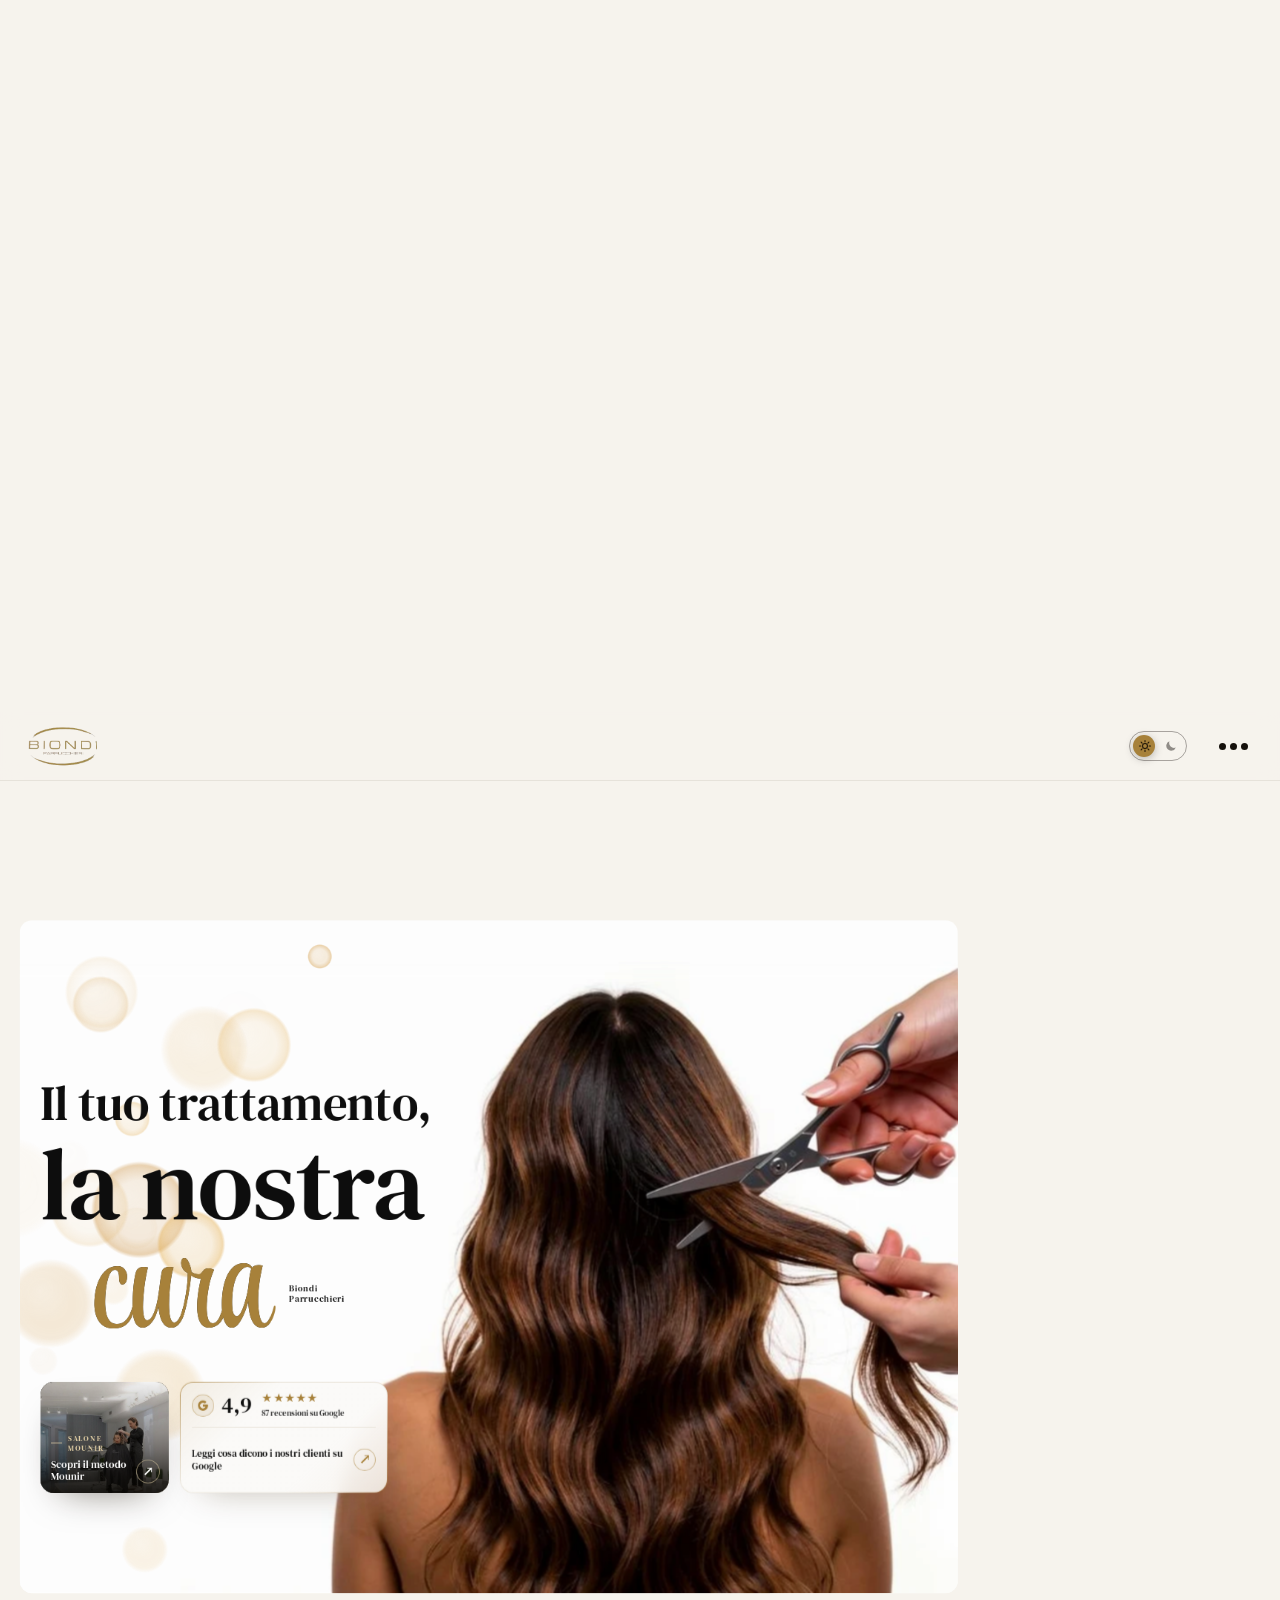
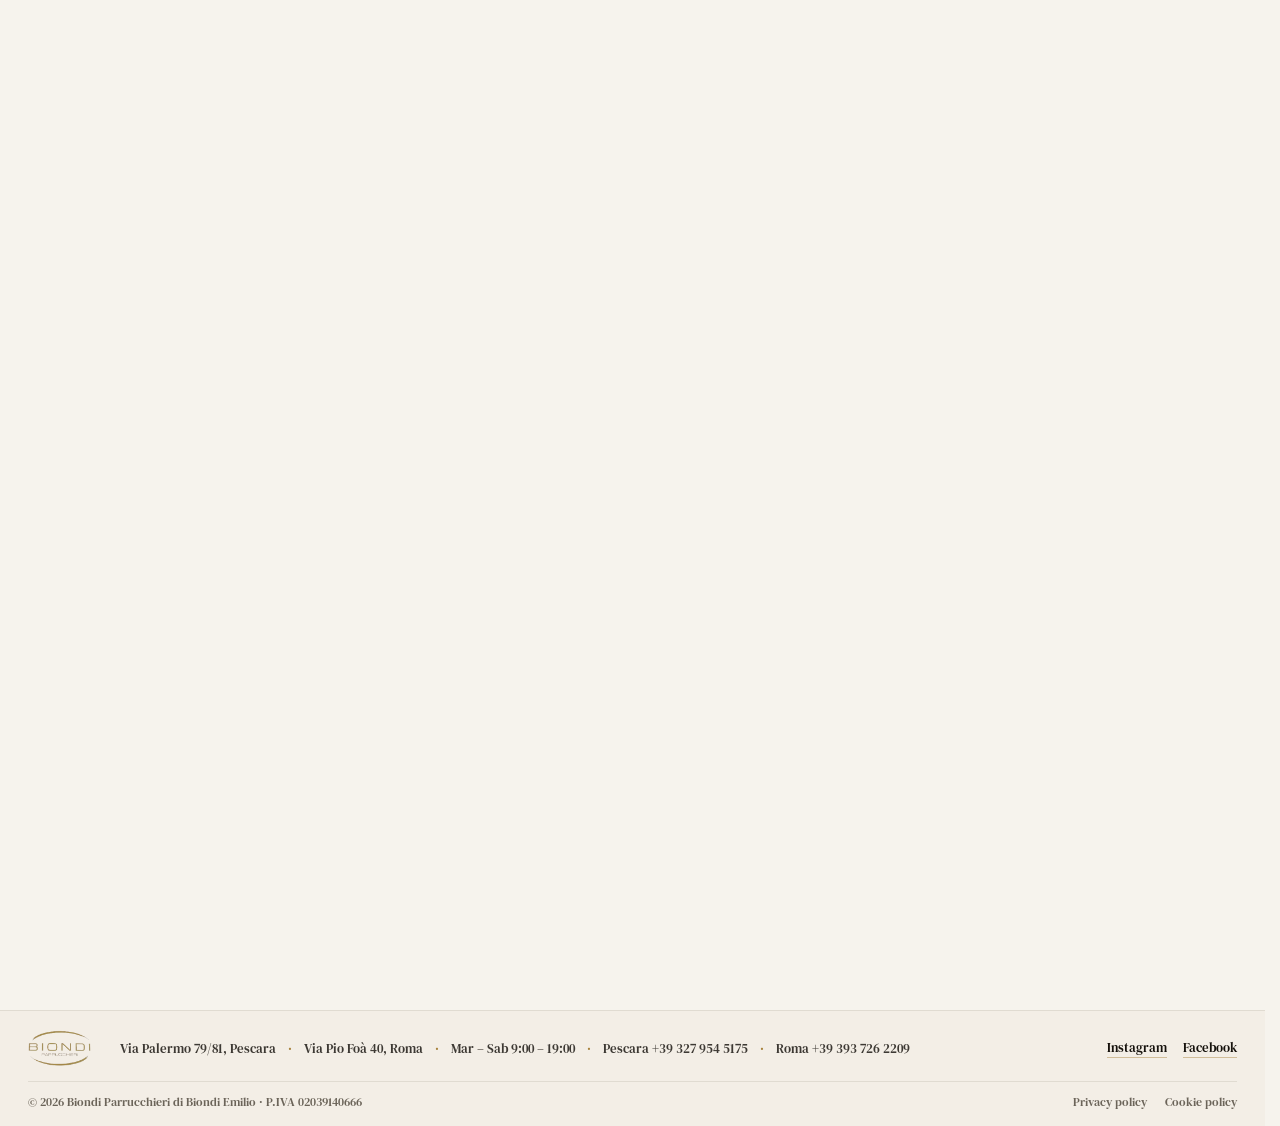
==== index.html @ 5f866ff2 "Sito di Biondi Parrucchieri pronto per Vercel Protezioni del sito in vercel.json (CSP con le impront" ====
<!doctype html>
<html lang="it">
<head>
  <meta charset="utf-8">
  <meta name="viewport" content="width=device-width, initial-scale=1">
  <title>Biondi Parrucchieri Pescara — Il tuo trattamento, la nostra cura</title>
  <meta name="description" content="Biondi Parrucchieri a Pescara (Via Palermo 79/81) e Roma (Via Pio Foà 40): taglio, colore, balayage e trattamenti su misura. Exclusive Salon Mounir. Prenota il tuo appuntamento.">
  <!-- DOMINIO DA CONFERMARE: https://www.biondiparrucchieri.it è provvisorio. Quando il sito avrà il suo indirizzo
       definitivo va sostituito qui, in robots.txt e in sitemap.xml (anteprime social e Google vogliono l'indirizzo completo). -->
  <link rel="canonical" href="https://www.biondiparrucchieri.it/">
  <!-- icone: scheda del browser, schermata Home di iPhone / Android -->
  <link rel="icon" href="favicon.svg" type="image/svg+xml">
  <link rel="icon" href="favicon.ico" sizes="48x48">
  <link rel="apple-touch-icon" href="apple-touch-icon.png">
  <link rel="manifest" href="site.webmanifest">
  <meta name="theme-color" content="#f4efe6" media="(prefers-color-scheme: light)">
  <meta name="theme-color" content="#141210" media="(prefers-color-scheme: dark)">
  <!-- anteprima quando il link si condivide su WhatsApp, Facebook, Instagram, Telegram… -->
  <meta property="og:type" content="website">
  <meta property="og:locale" content="it_IT">
  <meta property="og:site_name" content="Biondi Parrucchieri">
  <meta property="og:title" content="Biondi Parrucchieri Pescara — Il tuo trattamento, la nostra cura">
  <meta property="og:description" content="Taglio, colore, balayage e trattamenti su misura a Pescara (Via Palermo 79/81) e Roma (Via Pio Foà 40). Exclusive Salon Mounir.">
  <meta property="og:url" content="https://www.biondiparrucchieri.it/">
  <meta property="og:image" content="https://www.biondiparrucchieri.it/assets/anteprima-social.jpg">
  <meta property="og:image:width" content="1200">
  <meta property="og:image:height" content="630">
  <meta property="og:image:alt" content="Biondi Parrucchieri, Via Palermo 79/81 Pescara: Il tuo trattamento, la nostra cura">
  <meta name="twitter:card" content="summary_large_image">
  <!-- schede delle due sedi per Google (indirizzo, orari, posizione, contatti). Orari come nella sezione Contatti.
       Il voto delle recensioni non va messo qui: Google non lo accetta se è il salone stesso a dichiararlo. -->
  <script type="application/ld+json">
  {
    "@context": "https://schema.org",
    "@graph": [
      {
        "@type": "HairSalon",
        "@id": "https://www.biondiparrucchieri.it/#salone",
        "name": "Biondi Parrucchieri Pescara",
        "legalName": "Biondi Parrucchieri di Biondi Emilio",
        "vatID": "IT02039140666",
        "description": "Salone di parrucchieri a Pescara: taglio, colore, balayage e trattamenti. Exclusive Salon Mounir.",
        "url": "https://www.biondiparrucchieri.it/",
        "image": "https://www.biondiparrucchieri.it/assets/anteprima-social.jpg",
        "logo": "https://www.biondiparrucchieri.it/assets/logo-biondi.png",
        "telephone": "+39 327 954 5175",
        "address": {
          "@type": "PostalAddress",
          "streetAddress": "Via Palermo 79/81",
          "postalCode": "65122",
          "addressLocality": "Pescara",
          "addressRegion": "PE",
          "addressCountry": "IT"
        },
        "geo": {
          "@type": "GeoCoordinates",
          "latitude": 42.46957,
          "longitude": 14.21115
        },
        "openingHoursSpecification": [
          {
            "@type": "OpeningHoursSpecification",
            "dayOfWeek": [
              "Tuesday",
              "Wednesday",
              "Thursday",
              "Friday",
              "Saturday"
            ],
            "opens": "09:00",
            "closes": "19:00"
          }
        ],
        "hasMap": "https://www.google.com/maps/search/?api=1&query=Biondi+Parrucchieri+Via+Palermo+79+Pescara",
        "sameAs": [
          "https://www.instagram.com/biondiparrucchieri/",
          "https://www.facebook.com/biondiparrucchieripescara/"
        ]
      },
      {
        "@type": "HairSalon",
        "@id": "https://www.biondiparrucchieri.it/#salone-roma",
        "name": "Biondi Parrucchieri Roma",
        "legalName": "Biondi Parrucchieri di Biondi Emilio",
        "vatID": "IT02039140666",
        "description": "Salone di parrucchieri a Roma, Monteverde: taglio, colore, balayage e trattamenti. Exclusive Salon Mounir.",
        "url": "https://www.biondiparrucchieri.it/",
        "image": "https://www.biondiparrucchieri.it/assets/anteprima-social.jpg",
        "logo": "https://www.biondiparrucchieri.it/assets/logo-biondi.png",
        "telephone": "+39 393 726 2209",
        "address": {
          "@type": "PostalAddress",
          "streetAddress": "Via Pio Foà 40",
          "postalCode": "00152",
          "addressLocality": "Roma",
          "addressRegion": "RM",
          "addressCountry": "IT"
        },
        "geo": {
          "@type": "GeoCoordinates",
          "latitude": 41.87938,
          "longitude": 12.44886
        },
        "openingHoursSpecification": [
          {
            "@type": "OpeningHoursSpecification",
            "dayOfWeek": [
              "Tuesday",
              "Wednesday",
              "Thursday",
              "Friday",
              "Saturday"
            ],
            "opens": "09:00",
            "closes": "19:00"
          }
        ],
        "hasMap": "https://www.google.com/maps/search/?api=1&query=Via+Pio+Fo%C3%A0+40+00152+Roma",
        "sameAs": [
          "https://www.instagram.com/biondiparrucchieri/",
          "https://www.facebook.com/biondiparrucchieripescara/"
        ]
      }
    ]
  }
  </script>
  <!-- caratteri ospitati sul sito (vedi style.css): si precaricano i due usati subito -->
  <link rel="preload" href="assets/fonts/dm-serif-text-latin.woff2" as="font" type="font/woff2" crossorigin>
  <link rel="preload" href="assets/fonts/style-script-latin.woff2" as="font" type="font/woff2" crossorigin>

  <!-- tema giorno/notte: si legge la scelta salvata PRIMA di disegnare la pagina (niente lampo del tema sbagliato)
       e si precarica la foto giusta -->
  <script>
    (function () {
      var t = 'giorno';
      try { if (localStorage.getItem('biondi-tema') === 'notte') t = 'notte'; } catch (e) {}
      document.documentElement.setAttribute('data-theme', t);
      var l = document.createElement('link');
      l.rel = 'preload'; l.as = 'image'; l.setAttribute('fetchpriority', 'high');
      l.href = t === 'notte' ? 'assets/hero-capelli-notte.webp' : 'assets/hero-capelli.webp';
      document.head.appendChild(l);
    })();
  </script>
  <link rel="stylesheet" href="style.css?v=20261113k">
</head>
<body>

  <!-- icona di caricamento: filtro "liquido" che fa staccare la goccia dall'anello (usato da tutte le .loader) -->
  <svg class="loader-defs" width="0" height="0" aria-hidden="true" focusable="false">
    <filter id="goo" x="-50%" y="-50%" width="200%" height="200%">
      <feGaussianBlur in="SourceGraphic" stdDeviation="2.6" result="blur"/>
      <feColorMatrix in="blur" mode="matrix" values="1 0 0 0 0  0 1 0 0 0  0 0 1 0 0  0 0 0 22 -9"/>
    </filter>
  </svg>
  <!-- caricamento della pagina: compare solo se il sito ci mette un po' ad aprirsi -->
  <div class="preloader" aria-hidden="true"><span class="loader loader--lg"><span class="loader__goo"><i class="loader__ring"></i><i class="loader__drop"></i></span></span></div>

  <!-- ===================== NAVIGAZIONE ===================== -->
  <header class="nav" id="nav">
    <a href="#top" class="brand" aria-label="Biondi Parrucchieri — torna all'inizio">
      <img src="assets/logo-biondi.png" alt="Biondi Parrucchieri" width="225" height="134">
    </a>

    <!-- header essenziale: solo logo e menu (Salone, Servizi, Prenota e Contatti sono nel menu dei puntini) -->
    <div class="nav-right">
      <!-- interruttore giorno / notte -->
      <button class="theme-toggle" id="themeToggle" role="switch" aria-checked="false" aria-label="Passa alla versione notte">
        <span class="theme-toggle__track" aria-hidden="true">
          <svg class="ico ico-sun" viewBox="0 0 24 24"><circle cx="12" cy="12" r="4.2"/><path d="M12 2.5v2.4M12 19.1v2.4M2.5 12h2.4M19.1 12h2.4M5.3 5.3l1.7 1.7M17 17l1.7 1.7M5.3 18.7 7 17M17 7l1.7-1.7"/></svg>
          <svg class="ico ico-moon" viewBox="0 0 24 24"><path d="M20.2 14.6A8.4 8.4 0 0 1 9.4 3.8a8.4 8.4 0 1 0 10.8 10.8Z"/></svg>
          <span class="theme-toggle__thumb"></span>
        </span>
      </button>
      <button class="dots" id="menuToggle" aria-label="Apri il menu" aria-expanded="false" aria-controls="menu">
        <span></span><span></span><span></span>
      </button>
    </div>
  </header>

  <!-- ===================== MENU A SCHERMO INTERO ===================== -->
  <div class="menu" id="menu" aria-hidden="true" inert>
    <!-- le voci aprono le 4 sezioni della griglia (stessi numeri dei riquadri) -->
    <nav class="menu__links" aria-label="Menu">
      <p class="menu__eyebrow">Scopri Biondi</p>
      <a href="#chi-siamo" data-panel="chi-siamo" data-menu-close><small>01</small><span><b>Chi siamo</b><i>La nostra storia e il nostro modo di lavorare</i></span></a>
      <a href="#servizi-dettaglio" data-panel="servizi-dettaglio" data-menu-close><small>02</small><span><b>Trattamenti e <em>risultati</em></b><i>Taglio, colore, balayage e trattamenti</i></span></a>
      <a href="#mounir" data-panel="mounir" data-menu-close><small>03</small><span><b>Salone <em>Mounir</em></b><i>Exclusive Salon del metodo Mounir</i></span></a>
      <a href="#contatti" data-panel="contatti" data-menu-close><small>04</small><span><b>Contatti e dove trovarci</b><i>Pescara · Roma</i></span></a>
    </nav>
    <aside class="menu__side" id="menu-contatti">
      <button class="menu__book" type="button" data-open="booking" data-menu-close>
        <span><small>Prenotazioni</small><b>Prenota il tuo <em>momento</em></b></span>
        <span class="menu__book-go" aria-hidden="true"><i class="arrow"></i></span>
      </button>
      <div class="menu__info">
        <div>
          <h3>Dove siamo</h3>
          <p><a href="https://www.google.com/maps/search/?api=1&amp;query=Biondi+Parrucchieri+Via+Palermo+79+Pescara" target="_blank" rel="noopener">Via Palermo 79/81, Pescara</a><br><a href="https://www.google.com/maps/search/?api=1&amp;query=Via+Pio+Fo%C3%A0+40+00152+Roma" target="_blank" rel="noopener">Via Pio Foà 40, Roma</a></p>
        </div>
        <div>
          <h3>Orari</h3>
          <p>Mar – Sab 9:00 – 19:00<br>Dom – Lun chiuso</p>
        </div>
        <div>
          <h3>Contatti</h3>
          <p>Pescara <a href="tel:+393279545175">+39 327 954 5175</a><br>Roma <a href="tel:+393937262209">+39 393 726 2209</a></p>
          <p class="menu__social"><a href="https://www.instagram.com/biondiparrucchieri/" target="_blank" rel="noopener">Instagram</a><a href="https://www.facebook.com/biondiparrucchieripescara/" target="_blank" rel="noopener">Facebook</a></p>
        </div>
      </div>
    </aside>
  </div>

  <main id="top">
    <!-- ===================== HERO ===================== -->
    <!-- Il "palco": su desktop resta fermo mentre scorri e la hero si rimpicciolisce nella griglia -->
    <div class="stage" id="stage">
      <div class="stage__sticky">

        <section class="hero" id="salone" aria-labelledby="hero-title">
          <div class="hero__content">
            <h1 class="hero__title" id="hero-title">
              <span class="line l1" data-depth="8"><span class="in">Il tuo trattamento,</span></span>
              <span class="line l2" data-depth="-14"><span class="in">la nostra</span></span>
              <span class="line l3" data-depth="18">
                <span class="in"><em>cura</em></span>
                <span class="in tag">Biondi<br>Parrucchieri</span>
              </span>
            </h1>

            <!-- FOTO + EFFETTO CAPELLI
                 Per usare un'altra foto: cambia src/width/height dell'<img> e il file data-map.
                 (Spotlight con immagine nascosta: aggiungi data-hidden="assets/hero-capelli-balayage.jpg")
                 Per usare un video: sostituisci l'<img> con
                 <video src="assets/video.mp4" muted loop playsinline autoplay width="1280" height="720"></video> -->
            <div class="hero__media reveal" style="--d:.35s" id="hairFx"
                 data-map="assets/hero-capelli-mappa.jpg"
                 data-giorno-src="assets/hero-capelli.webp"
                 data-giorno-map="assets/hero-capelli-mappa.jpg"
                 data-giorno-alt="Ragazza di spalle con lunghi capelli castani ondulati durante un taglio da Biondi Parrucchieri"
                 data-notte-src="assets/hero-capelli-notte.webp"
                 data-notte-map="assets/hero-capelli-notte-mappa.jpg"
                 data-giorno-sagoma="assets/hero-capelli-sagoma.png"
                 data-notte-sagoma="assets/hero-capelli-notte-sagoma.png"
                 data-notte-alt="Ragazza di spalle con lunghi capelli biondi ondulati, su sfondo scuro, durante un taglio da Biondi Parrucchieri">
              <img src="assets/hero-capelli.webp" width="1280" height="720" fetchpriority="high"
                   alt="Ragazza di spalle con lunghi capelli castani ondulati durante un taglio da Biondi Parrucchieri">
              <script>
                /* se è salvata la versione notte, si usa subito la foto notturna (prima che si veda quella di giorno) */
                (function (img) {
                  if (document.documentElement.getAttribute('data-theme') !== 'notte') return;
                  var box = img.parentElement;
                  img.src = box.dataset.notteSrc; img.alt = box.dataset.notteAlt; box.dataset.map = box.dataset.notteMap;
                })(document.currentScript.previousElementSibling);
              </script>
              <canvas aria-hidden="true"></canvas>
              <p class="hero__hint" aria-hidden="true">
                <span class="hint-mouse">Passa il mouse sui capelli</span>
                <span class="hint-touch">Trascina il dito sui capelli</span>
              </p>
            </div>

            <!-- RIFLESSI DI LUCE (regolazioni in riflessi-luce.js): mai sopra la ragazza -->
            <canvas class="hero__bokeh" id="lightBokeh" aria-hidden="true"></canvas>

            <!-- sotto il titolo: card che apre la sezione 03 (Salone Mounir) + valutazione Google -->
            <div class="hero__extras">
              <a href="#mounir" class="blog-card" id="blogCard" data-panel="mounir">
                <span class="blog-card__img">
                  <img src="assets/mounir-palco.jpg" srcset="assets/mounir-palco-640.jpg 640w, assets/mounir-palco.jpg 848w" sizes="220px" width="848" height="1264" alt="" loading="lazy">
                </span>
                <span class="blog-card__glare" aria-hidden="true"></span>
                <span class="blog-card__body">
                  <span class="blog-card__kicker">Salone Mounir</span>
                  <span class="blog-card__title">Scopri il metodo Mounir</span>
                </span>
                <span class="blog-card__go" aria-hidden="true"><i class="arrow"></i></span>
              </a>

              <!-- VALUTAZIONE GOOGLE + una recensione alla volta (dati in recensioni.js) -->
              <section class="greviews reveal" style="--d:.7s" id="greviews" aria-label="Recensioni Google">
                <a class="greviews__head" id="greviewsLink" target="_blank" rel="noopener"
                   href="https://www.google.com/maps/search/?api=1&amp;query=Biondi+Parrucchieri+Via+Palermo+79+Pescara">
                  <span class="greviews__badge">
                  <svg class="greviews__g" viewBox="0 0 48 48" aria-hidden="true">
                  <path fill="currentColor" d="M43.6 20.5H42V20H24v8h11.3C33.7 32.7 29.2 36 24 36c-6.6 0-12-5.4-12-12s5.4-12 12-12c3.1 0 5.8 1.2 7.9 3l5.7-5.7C34 6.1 29.3 4 24 4 13 4 4 13 4 24s9 20 20 20 20-9 20-20c0-1.3-.1-2.4-.4-3.5z"/>
                  <path fill="currentColor" d="m6.3 14.7 6.6 4.8C14.7 15.1 19 12 24 12c3.1 0 5.8 1.2 7.9 3l5.7-5.7C34 6.1 29.3 4 24 4 16.3 4 9.7 8.3 6.3 14.7z"/>
                  <path fill="currentColor" d="M24 44c5.2 0 9.9-2 13.4-5.2l-6.2-5.2C29.2 35.1 26.7 36 24 36c-5.2 0-9.6-3.3-11.3-7.9l-6.5 5C9.5 39.6 16.2 44 24 44z"/>
                  <path fill="currentColor" d="M43.6 20.5H42V20H24v8h11.3c-.8 2.2-2.2 4.2-4.1 5.6l6.2 5.2C37 39.2 44 34 44 24c0-1.3-.1-2.4-.4-3.5z"/>
                  </svg>
                  </span>
                  <span class="greviews__score" id="greviewsScore">4,9</span>
                  <span class="greviews__meta">
                    <span class="stars stars--lg" id="greviewsStars" style="--rating: 4.9" role="img" aria-label="4,9 stelle su 5"></span>
                    <span class="greviews__count"><span id="greviewsCount">87</span> recensioni su Google</span>
                  </span>
                </a>
                <div class="greviews__slider" id="greviewsSlider" aria-live="polite"></div>
                <div class="greviews__nav" id="greviewsNav"></div>
              </section>
            </div>
          </div>
        </section>

        <!-- ===================== GRIGLIA ===================== -->
        <section class="services" id="servizi" aria-labelledby="services-title">
          <div class="services__top">
            <div class="services__head">
              <p class="eyebrow">Scopri Biondi</p>
              <h2 id="services-title">Ogni dettaglio, <em>curato</em> da mani esperte.</h2>
            </div>
            <!-- PRENOTA: rettangolo sopra le 4 sezioni, a destra del titolo -->
            <button class="book-banner" data-open="booking">
              <span class="book-banner__txt">
                <span class="book-banner__kicker">Prenotazioni</span>
                <span class="book-banner__title">Prenota il tuo <em>momento</em></span>
                <span class="book-banner__sub">Scegli servizio, giorno e orario: ti richiamiamo noi per confermare.</span>
              </span>
              <span class="book-banner__go">Prenota <i class="arrow" aria-hidden="true"></i></span>
            </button>
          </div>
          <div class="bento">
            <!-- riquadro in cui "atterra" la hero quando scorri (solo desktop) -->
            <div class="bento__slot" id="heroSlot" aria-hidden="true"></div>
            <button class="tile" data-panel="chi-siamo"><span class="n">01</span><span class="s">Chi siamo</span><span class="d">La nostra storia e il nostro modo di lavorare</span><i class="arrow" aria-hidden="true"></i></button>
            <button class="tile" data-panel="servizi-dettaglio"><span class="n">02</span><span class="s">I nostri trattamenti e risultati</span><span class="d">Taglio, colore, balayage e trattamenti</span><i class="arrow" aria-hidden="true"></i></button>
            <button class="tile tile--gold" data-panel="mounir"><span class="n">03</span><span class="s">Salone Mounir</span><span class="d">Scopri il salone</span><i class="arrow" aria-hidden="true"></i></button>
            <button class="tile" data-panel="contatti"><span class="n">04</span><span class="s">Contatti e dove trovarci</span><span class="d">Pescara, Via Palermo 79/81 · Roma, Via Pio Foà 40</span><i class="arrow" aria-hidden="true"></i></button>
          </div>
        </section>

      </div>
    </div>
  </main>

  <!-- ===================== FOOTER ===================== -->
  <footer class="footer" id="footer">
    <div class="footer__top">
      <a class="footer__logo" href="#top" aria-label="Biondi Parrucchieri: torna all'inizio"><img src="assets/logo-biondi.png" alt="Biondi Parrucchieri" width="225" height="134" loading="lazy"></a>
      <p class="footer__info">
        <a href="https://www.google.com/maps/search/?api=1&amp;query=Biondi+Parrucchieri+Via+Palermo+79+Pescara" target="_blank" rel="noopener">Via Palermo 79/81, Pescara</a>
        <a href="https://www.google.com/maps/search/?api=1&amp;query=Via+Pio+Fo%C3%A0+40+00152+Roma" target="_blank" rel="noopener">Via Pio Foà 40, Roma</a>
        <span>Mar – Sab 9:00 – 19:00</span>
        <a href="tel:+393279545175">Pescara +39 327 954 5175</a>
        <a href="tel:+393937262209">Roma +39 393 726 2209</a>
      </p>
      <p class="footer__links"><a href="https://www.instagram.com/biondiparrucchieri/" target="_blank" rel="noopener">Instagram</a><a href="https://www.facebook.com/biondiparrucchieripescara/" target="_blank" rel="noopener">Facebook</a></p>
    </div>
    <div class="footer__bottom">
      <p>© <span data-anno>2026</span> Biondi Parrucchieri di Biondi Emilio · P.IVA 02039140666</p>
      <nav class="footer__legal" aria-label="Note legali"><a href="privacy.html">Privacy policy</a><a href="cookie.html">Cookie policy</a></nav>
    </div>
  </footer>

  <!-- ===================== SEZIONI DELLA GRIGLIA =====================
       Ogni riquadro della griglia apre la sua sezione a tutto schermo (come la hero).
       Per cambiare testi e immagini modifica qui sotto:
       - titolo (h2, la parola tra <em> diventa oro in corsivo), testo d'apertura (panel__lead)
       - immagine: cambia src e alt dell'<img> dentro <figure class="panel__media"> (le attuali sono PROVVISORIE)
       - blocchi di testo: ogni <article class="panel__block"> è un paragrafo con titolo; puoi aggiungerne o toglierne.
       Le sezioni si possono anche aprire da un link: #chi-siamo, #servizi-dettaglio, #mounir, #contatti -->

  <!-- 01 · CHI SIAMO -->
  <section class="panel" id="chi-siamo" role="dialog" aria-modal="true" aria-labelledby="chi-siamo-title" aria-hidden="true" inert>
    <canvas class="panel__bokeh" aria-hidden="true"></canvas>
    <div class="panel__bar">
      <button class="panel__back" type="button" data-panel-close><i class="arrow" aria-hidden="true"></i><span>Torna alla griglia</span></button>
      <span class="panel__count">01 <i>/ 04</i></span>
      <button class="panel__logo" type="button" data-panel-close aria-label="Biondi Parrucchieri: chiudi la sezione"><img src="assets/logo-biondi.png" alt="" width="225" height="134"></button>
    </div>
    <header class="panel__hero">
      <div class="panel__intro">
        <p class="eyebrow">Chi siamo</p>
        <h2 class="panel__title panel__title--long" id="chi-siamo-title">L'arte del capello, tra <em>Passione</em> ed <em>Esperienza</em>.</h2>
        <p class="panel__lead">Nel nostro salone la bellezza non è mai il frutto del caso, ma della dedizione, della ricerca continua e dell'esperienza maturata in anni di attività. Da Biondi Parrucchieri crediamo che ogni capello abbia una storia da raccontare e un potenziale unico da esprimere.</p>
        <div class="panel__actions"><button class="btn" type="button" data-open="booking">Prenota un appuntamento <span class="btn__ico" aria-hidden="true"><i class="arrow"></i></span></button></div>
      </div>
      <!-- foto 1: a destra del testo d'apertura (cornice d'oro sfalsata, come gli accenti dorati del sito) -->
      <figure class="panel__media panel__media--landscape">
        <img src="assets/chi-siamo-salone.jpg" srcset="assets/chi-siamo-salone-640.jpg 640w, assets/chi-siamo-salone.jpg 1264w" sizes="(max-width: 999px) 100vw, 45vw" width="1264" height="848" alt="Le postazioni del salone Biondi Parrucchieri con poltrone rosa, specchi dorati e luce viola" loading="lazy">
      </figure>
    </header>
    <div class="panel__body panel__body--split">
      <!-- foto 2: a sinistra del resto del testo, ad arco come le nicchie del salone -->
      <figure class="panel__media panel__media--arch">
        <img src="assets/chi-siamo-postazioni.jpg" srcset="assets/chi-siamo-postazioni-640.jpg 640w, assets/chi-siamo-postazioni.jpg 1024w" sizes="(max-width: 999px) 100vw, 45vw" width="1024" height="1024" alt="La sala del salone con le poltrone bianche, il tavolo nero e il paravento dorato" loading="lazy">
      </figure>
      <div class="panel__text">
      <article class="panel__block"><p>La nostra professionalità si traduce in un ascolto attento delle tue esigenze e in una consulenza d'immagine su misura, pensata per valorizzare i tratti del tuo viso e la tua personalità. Uniamo le tecniche più avanzate del settore all'uso di prodotti di alta qualità, garantendo trattamenti che tutelano la salute della fibra capillare.</p></article>
      <article class="panel__block"><p>Il nostro unico obiettivo? Offrirti risultati eccellenti e duraturi, regalandoti un'esperienza di relax e un look impeccabile che ti farà sentire a tuo agio ogni giorno.</p></article>
        <p class="panel__quote">Affidati alle mani di chi fa dell'<em>eccellenza</em> il proprio standard quotidiano.</p>
      </div>
    </div>
  </section>

  <!-- 02 · I NOSTRI TRATTAMENTI E RISULTATI -->
  <section class="panel" id="servizi-dettaglio" role="dialog" aria-modal="true" aria-labelledby="servizi-dettaglio-title" aria-hidden="true" inert>
    <canvas class="panel__bokeh" aria-hidden="true"></canvas>
    <div class="panel__bar">
      <button class="panel__back" type="button" data-panel-close><i class="arrow" aria-hidden="true"></i><span>Torna alla griglia</span></button>
      <span class="panel__count">02 <i>/ 04</i></span>
      <button class="panel__logo" type="button" data-panel-close aria-label="Biondi Parrucchieri: chiudi la sezione"><img src="assets/logo-biondi.png" alt="" width="225" height="134"></button>
    </div>
    <!-- una sola schermata: a sinistra "i risultati" (video impilati in diagonale che scorrono da soli, risultati.js),
         a destra i trattamenti nelle icone circolari (ogni riga apre la prenotazione con quel servizio già scelto) -->
    <div class="risultati">
      <div class="deck" id="deck" role="region" aria-roledescription="carosello" aria-label="I risultati: video dal salone">
        <div class="deck__stack">
          <div class="deck__card"><video muted playsinline loop preload="none" poster="assets/risultato-1.jpg?v=2" src="assets/risultato-1.mp4?v=2" aria-label="Risultato 1"></video></div>
          <div class="deck__card"><video muted playsinline loop preload="none" poster="assets/risultato-2.jpg?v=2" src="assets/risultato-2.mp4?v=2" aria-label="Risultato 2"></video></div>
          <div class="deck__card"><video muted playsinline loop preload="none" poster="assets/risultato-3.jpg?v=2" src="assets/risultato-3.mp4?v=2" aria-label="Risultato 3"></video></div>
          <div class="deck__card"><video muted playsinline loop preload="none" poster="assets/risultato-4.jpg?v=2" src="assets/risultato-4.mp4?v=2" aria-label="Risultato 4"></video></div>
          <div class="deck__card"><video muted playsinline loop preload="none" poster="assets/risultato-5.jpg?v=2" src="assets/risultato-5.mp4?v=2" aria-label="Risultato 5"></video></div>
          <div class="deck__card"><video muted playsinline loop preload="none" poster="assets/risultato-6.jpg?v=2" src="assets/risultato-6.mp4?v=2" aria-label="Risultato 6"></video></div>
        </div>
        <div class="deck__ui">
          <p class="eyebrow">I risultati</p>
          <p class="deck__count" aria-live="polite"><b>01</b> <i>/ 06</i></p>
          <div class="deck__btns">
            <button class="deck__btn" type="button" data-deck="prev" aria-label="Video precedente"><i class="arrow" aria-hidden="true"></i></button>
            <button class="deck__btn" type="button" data-deck="next" aria-label="Video successivo"><i class="arrow" aria-hidden="true"></i></button>
          </div>
        </div>
      </div>

      <div class="treat">
        <p class="eyebrow">Trattamenti e risultati</p>
        <h2 class="treat__title" id="servizi-dettaglio-title">I nostri <em>trattamenti</em></h2>
        <ul class="treat__list">
          <li><button type="button" data-open="booking" data-service="Consulenza d'immagine">
            <span class="treat__ico" aria-hidden="true"><svg viewBox="0 0 48 48"><ellipse cx="24" cy="21" rx="10" ry="12.5"/><path d="M15 15.5c3-5.5 15-6.5 18 0M18 40c1.5-3 3.5-4.5 6-4.5s4.5 1.5 6 4.5M35.5 9.5l1.2 2.6 2.6 1.2-2.6 1.2-1.2 2.6-1.2-2.6-2.6-1.2 2.6-1.2z"/></svg></span>
            <span class="treat__txt"><strong>Consulenza d'immagine</strong><small>Il look studiato sui tratti del tuo viso</small></span><i class="arrow" aria-hidden="true"></i></button></li>
          <li><button type="button" data-open="booking" data-service="Taglio &amp; piega">
            <span class="treat__ico" aria-hidden="true"><svg viewBox="0 0 48 48"><circle cx="14" cy="35" r="5"/><circle cx="34" cy="35" r="5"/><path d="M17.5 31.5L33 9M30.5 31.5L15 9"/></svg></span>
            <span class="treat__txt"><strong>Taglio &amp; piega</strong><small>Donna, uomo e bambino</small></span><i class="arrow" aria-hidden="true"></i></button></li>
          <li><button type="button" data-open="booking" data-service="Colore">
            <span class="treat__ico" aria-hidden="true"><svg viewBox="0 0 48 48"><path d="M9 24h30c0 8.5-6.7 14-15 14S9 32.5 9 24z"/><path d="M24 24L33.5 8.5M30.5 7l6 3.6"/><path d="M14 29.5c3 2.5 6.5 3.5 10 3.5"/></svg></span>
            <span class="treat__txt"><strong>Colore</strong><small>Tinte, riflessi e copertura dei bianchi</small></span><i class="arrow" aria-hidden="true"></i></button></li>
          <li><button type="button" data-open="booking" data-service="Balayage &amp; schiariture">
            <span class="treat__ico" aria-hidden="true"><svg viewBox="0 0 48 48"><path d="M16 8c-3 9 3 15 0 24-1 3-2.5 5.5-4 8M24 8c-3 9 3 15 0 24-1 3-2.5 5.5-4 8M32 8c-3 9 3 15 0 24-1 3-2.5 5.5-4 8"/><path d="M38 9l.9 2.1 2.1.9-2.1.9-.9 2.1-.9-2.1-2.1-.9 2.1-.9z"/></svg></span>
            <span class="treat__txt"><strong>Balayage &amp; schiariture</strong><small>Il metodo Mounir: luce naturale, sfumature morbide</small></span><i class="arrow" aria-hidden="true"></i></button></li>
          <li><button type="button" data-open="booking" data-service="Trattamenti">
            <span class="treat__ico" aria-hidden="true"><svg viewBox="0 0 48 48"><path d="M24 7c6 8.5 11 14.5 11 21a11 11 0 0 1-22 0c0-6.5 5-12.5 11-21z"/><path d="M19 29.5a5.5 5.5 0 0 0 5 5.5"/></svg></span>
            <span class="treat__txt"><strong>Trattamenti</strong><small>Ricostruzione, idratazione e benessere della cute</small></span><i class="arrow" aria-hidden="true"></i></button></li>
        </ul>
      </div>
    </div>
  </section>

  <!-- 03 · SALONE MOUNIR -->
  <section class="panel" id="mounir" role="dialog" aria-modal="true" aria-labelledby="mounir-title" aria-hidden="true" inert>
    <canvas class="panel__bokeh" aria-hidden="true"></canvas>
    <div class="panel__bar">
      <button class="panel__back" type="button" data-panel-close><i class="arrow" aria-hidden="true"></i><span>Torna alla griglia</span></button>
      <span class="panel__count">03 <i>/ 04</i></span>
      <button class="panel__logo" type="button" data-panel-close aria-label="Biondi Parrucchieri: chiudi la sezione"><img src="assets/logo-biondi.png" alt="" width="225" height="134"></button>
    </div>
    <!-- una sola schermata: foto 1 a sinistra, testo al centro (sopra il bordo della foto 2), foto 2 fino al bordo destro.
         Se il testo non ci sta, scorre solo dentro il suo riquadro (.mounir__scroll); fuori dal riquadro si scorre la sezione. -->
    <div class="mounir">
      <figure class="panel__media mounir__img1">
        <img src="assets/mounir-emilio.jpg" srcset="assets/mounir-emilio-640.jpg 640w, assets/mounir-emilio.jpg 1288w" sizes="(max-width: 999px) 46vw, 30vw" width="1288" height="1684" alt="Emilio Biondi, formatore della Mounir Academy italiana" loading="lazy">
      </figure>
      <figure class="panel__media mounir__img2">
        <img src="assets/mounir-palco.jpg" srcset="assets/mounir-palco-640.jpg 640w, assets/mounir-palco.jpg 848w" sizes="(max-width: 999px) 76vw, 38vw" width="848" height="1264" alt="Emilio Biondi sul palco durante una dimostrazione del metodo Mounir" loading="lazy">
      </figure>
      <div class="mounir__card">
        <h2 class="mounir__title" id="mounir-title">Biondi Parrucchieri è <em>Exclusive Salon Mounir</em></h2>
        <p class="mounir__sub">Il metodo di uno dei colorist più seguiti al mondo</p>
        <div class="mounir__scroll" tabindex="0" aria-label="Testo: Biondi Parrucchieri e il metodo Mounir">
          <p>Biondi Parrucchieri è uno dei saloni selezionati come Exclusive Salon Mounir. Per te questo significa trovare qui, senza dover andare lontano, gli stessi prodotti e le stesse tecniche che hanno reso celebre il suo lavoro.</p>
          <p>Emilio Biondi, il metodo Mounir non lo applica soltanto, lo insegna. Come formatore della Mounir Academy italiana, forma altri parrucchieri sulle tecniche e sui prodotti del brand.</p>
          <p>Per chi si siede nel nostro salone, questo significa affidarsi a chi conosce il metodo dall’interno e lo segue nella sua evoluzione: nuove tecniche, nuove formule, nuovi prodotti. E ogni giorno in salone lo trasmette anche al nostro team.</p>
        </div>
      </div>
    </div>
  </section>

  <!-- 04 · CONTATTI E DOVE TROVARCI -->
  <section class="panel" id="contatti" role="dialog" aria-modal="true" aria-labelledby="contatti-title" aria-hidden="true" inert>
    <canvas class="panel__bokeh" aria-hidden="true"></canvas>
    <div class="panel__bar">
      <button class="panel__back" type="button" data-panel-close><i class="arrow" aria-hidden="true"></i><span>Torna alla griglia</span></button>
      <span class="panel__count">04 <i>/ 04</i></span>
      <button class="panel__logo" type="button" data-panel-close aria-label="Biondi Parrucchieri: chiudi la sezione"><img src="assets/logo-biondi.png" alt="" width="225" height="134"></button>
    </div>
    <!-- una sola schermata, uguale per tutte e due le sedi: in alto l'interruttore Pescara / Roma,
         a sinistra le informazioni della sede scelta, a destra la mappa 3D (mappa.js) che vola da una sede all'altra -->
    <div class="sedi">
      <div class="sedi__info">
        <div class="sedi__switch" role="tablist" aria-label="Scegli il salone">
          <span class="sedi__pill" aria-hidden="true"></span>
          <button type="button" role="tab" id="tab-pescara" aria-controls="sede-pescara" aria-selected="true" data-sede="pescara">Pescara</button>
          <button type="button" role="tab" id="tab-roma" aria-controls="sede-roma" aria-selected="false" tabindex="-1" data-sede="roma">Roma</button>
        </div>

        <div class="sedi__cards">
        <!-- PESCARA. Orari e telefono dalle schede pubbliche del salone: da ricontrollare con il salone -->
        <article class="sede" id="sede-pescara" role="tabpanel" aria-labelledby="tab-pescara">
          <p class="eyebrow">Contatti e dove trovarci</p>
          <h2 class="sede__title" id="contatti-title">Biondi <em>Pescara</em></h2>
          <dl class="sede__list">
            <div class="sede__row">
              <dt>Indirizzo</dt>
              <dd>Via Palermo 79/81<br>65122 Pescara (PE)
                <a class="sede__link" target="_blank" rel="noopener" href="https://www.google.com/maps/dir/?api=1&amp;destination=Biondi+Parrucchieri+Via+Palermo+79+Pescara">Indicazioni stradali <i class="arrow" aria-hidden="true"></i></a></dd>
            </div>
            <div class="sede__row">
              <dt>Orari</dt>
              <!-- data-orari: i 7 giorni a partire dalla domenica, "chiuso" oppure "apertura-chiusura" -->
              <dd><span class="sede__now" data-orari-stato></span><ul class="sede__hours" data-orari='["chiuso","chiuso","09:00-19:00","09:00-19:00","09:00-19:00","09:00-19:00","09:00-19:00"]'>
                <li data-g="2"><span>Martedì – Sabato</span><span>9:00 – 19:00</span></li>
                <li data-g="0"><span>Domenica e lunedì</span><span>Chiuso</span></li>
              </ul></dd>
            </div>
            <div class="sede__row">
              <dt>Contatti</dt>
              <dd><a class="sede__phone" href="tel:+393279545175">+39 327 954 5175</a>
                <span class="sede__social">
                  <a href="https://www.instagram.com/biondiparrucchieri/" target="_blank" rel="noopener">Instagram</a>
                  <a href="https://www.facebook.com/biondiparrucchieripescara/" target="_blank" rel="noopener">Facebook</a>
                </span></dd>
            </div>
          </dl>
          <div class="sede__actions"><button class="btn" type="button" data-open="booking" data-sede="Pescara">Prenota a Pescara <span class="btn__ico" aria-hidden="true"><i class="arrow"></i></span></button></div>
        </article>

        <!-- ROMA, Monteverde. Orari uguali a Pescara; numero di telefono suo, social in comune con Pescara -->
        <article class="sede is-off" id="sede-roma" role="tabpanel" aria-labelledby="tab-roma">
          <p class="eyebrow">Contatti e dove trovarci</p>
          <h2 class="sede__title">Biondi <em>Roma</em></h2>
          <dl class="sede__list">
            <div class="sede__row">
              <dt>Indirizzo</dt>
              <dd>Via Pio Foà 40<br>00152 Roma (RM) · Monteverde
                <a class="sede__link" target="_blank" rel="noopener" href="https://www.google.com/maps/dir/?api=1&amp;destination=Via+Pio+Fo%C3%A0+40+00152+Roma">Indicazioni stradali <i class="arrow" aria-hidden="true"></i></a></dd>
            </div>
            <div class="sede__row">
              <dt>Orari</dt>
              <dd><span class="sede__now" data-orari-stato></span><ul class="sede__hours" data-orari='["chiuso","chiuso","09:00-19:00","09:00-19:00","09:00-19:00","09:00-19:00","09:00-19:00"]'>
                <li data-g="2"><span>Martedì – Sabato</span><span>9:00 – 19:00</span></li>
                <li data-g="0"><span>Domenica e lunedì</span><span>Chiuso</span></li>
              </ul></dd>
            </div>
            <div class="sede__row">
              <dt>Contatti</dt>
              <dd><a class="sede__phone" href="tel:+393937262209">+39 393 726 2209</a>
                <span class="sede__social">
                  <a href="https://www.instagram.com/biondiparrucchieri/" target="_blank" rel="noopener">Instagram</a>
                  <a href="https://www.facebook.com/biondiparrucchieripescara/" target="_blank" rel="noopener">Facebook</a>
                </span></dd>
            </div>
          </dl>
          <div class="sede__actions"><button class="btn" type="button" data-open="booking" data-sede="Roma">Prenota a Roma <span class="btn__ico" aria-hidden="true"><i class="arrow"></i></span></button></div>
        </article>
        </div>
      </div>

      <div class="sedi__map" aria-label="Mappa 3D della sede selezionata">
        <div class="sedi__canvas" id="mappa3d"></div>
        <!-- sotto la mappa, piccoli: suggerimento, zoom e crediti (obbligatori per i dati di OpenStreetMap) -->
        <div class="sedi__ui">
          <span class="sedi__hint"><svg viewBox="0 0 16 16" aria-hidden="true"><path d="M2.5 8a5.5 5.5 0 0 1 10-3.2M13.5 8a5.5 5.5 0 0 1-10 3.2M12.5 2v3h-3M3.5 14v-3h3"/></svg><span>Trascina per girare intorno al salone</span></span>
          <div class="sedi__zoom">
            <button type="button" data-zoom="1" aria-label="Avvicina la mappa">+</button>
            <button type="button" data-zoom="-1" aria-label="Allontana la mappa">−</button>
          </div>
          <a class="sedi__credit" href="https://www.openstreetmap.org/copyright" target="_blank" rel="noopener">© OpenStreetMap · OpenFreeMap</a>
        </div>
        <!-- se la mappa 3D non si può mostrare, resta la mappa di Google -->
        <a class="sedi__fallback" target="_blank" rel="noopener" href="https://www.google.com/maps/search/?api=1&amp;query=Biondi+Parrucchieri+Via+Palermo+79+Pescara">Apri la mappa</a>
      </div>
    </div>
  </section>

  <!-- ===================== DIALOG: PRENOTAZIONE ===================== -->
  <dialog class="modal modal--booking" id="booking" aria-labelledby="booking-title">
    <button class="modal__close" data-close aria-label="Chiudi">&times;</button>
    <!-- a sinistra: il salone (foto, orari, telefono); su telefono sparisce -->
    <aside class="bk__side">
      <img class="bk__photo" src="assets/chi-siamo-salone.jpg" srcset="assets/chi-siamo-salone-640.jpg 640w, assets/chi-siamo-salone.jpg 1264w" sizes="(max-width: 999px) 100vw, 380px" alt="" loading="lazy">
      <div class="bk__side-in">
        <img class="bk__logo" src="assets/logo-biondi.png" alt="Biondi Parrucchieri" width="225" height="134">
        <p class="bk__claim">Il tuo trattamento, la nostra <em>cura</em></p>
        <ul class="bk__facts">
          <li><span>Dove</span>Via Palermo 79/81, Pescara<br>Via Pio Foà 40, Roma</li>
          <li><span>Quando</span>Martedì – Sabato, 9:00 – 19:00</li>
          <li><span>Preferisci chiamare?</span><a href="tel:+393279545175">Pescara +39 327 954 5175</a><a href="tel:+393937262209">Roma +39 393 726 2209</a></li>
        </ul>
      </div>
    </aside>

    <div class="bk__main">
      <div class="booking__form-wrap">
        <p class="eyebrow">Prenotazione</p>
        <h2 id="booking-title">Prenota il tuo <em>momento</em></h2>
        <p class="bk__lead">Scegli salone, servizio, giorno e fascia oraria: ti richiamiamo noi per confermare l'orario esatto.</p>
        <form class="booking" id="bookingForm" method="post" action="#prenota" novalidate>
          <fieldset class="bk__group" data-group="sede">
            <legend><b>1</b> Salone</legend>
            <div class="chips chips--sede">
              <label class="chip chip--sede"><input type="radio" name="sede" value="Pescara" required><span>Pescara<small>Via Palermo 79/81</small></span></label>
              <label class="chip chip--sede"><input type="radio" name="sede" value="Roma"><span>Roma<small>Via Pio Foà 40</small></span></label>
            </div>
          </fieldset>

          <fieldset class="bk__group" data-group="servizio">
            <legend><b>2</b> Servizio</legend>
            <div class="chips">
              <label class="chip"><input type="radio" name="servizio" value="Consulenza d'immagine" required><span>Consulenza d'immagine</span></label>
              <label class="chip"><input type="radio" name="servizio" value="Taglio &amp; piega"><span>Taglio &amp; piega</span></label>
              <label class="chip"><input type="radio" name="servizio" value="Colore"><span>Colore</span></label>
              <label class="chip"><input type="radio" name="servizio" value="Balayage &amp; schiariture"><span>Balayage &amp; schiariture</span></label>
              <label class="chip"><input type="radio" name="servizio" value="Trattamenti"><span>Trattamenti</span></label>
            </div>
          </fieldset>

          <fieldset class="bk__group" data-group="data">
            <legend><b>3</b> Giorno</legend>
            <!-- i prossimi giorni di apertura li scrive script.js -->
            <div class="chips chips--days" id="bookingDays"></div>
            <label class="bk__other">Oppure un'altra data <input name="altraData" type="date"></label>
          </fieldset>

          <fieldset class="bk__group" data-group="orario">
            <legend><b>4</b> Fascia oraria</legend>
            <div class="chips">
              <label class="chip chip--slot"><input type="radio" name="orario" value="Mattina (9 – 12)" required><span>Mattina<small>9 – 12</small></span></label>
              <label class="chip chip--slot"><input type="radio" name="orario" value="Pomeriggio (14 – 17)"><span>Pomeriggio<small>14 – 17</small></span></label>
              <label class="chip chip--slot"><input type="radio" name="orario" value="Tardo pomeriggio (17 – 19)"><span>Tardo pomeriggio<small>17 – 19</small></span></label>
            </div>
          </fieldset>

          <fieldset class="bk__group">
            <legend><b>5</b> I tuoi dati</legend>
            <div class="bk__fields">
              <label class="field"><input name="nome" type="text" autocomplete="name" maxlength="80" required placeholder=" "><span>Nome e cognome</span></label>
              <label class="field"><input name="telefono" type="tel" autocomplete="tel" maxlength="20" required pattern="[0-9 +]{8,}" placeholder=" "><span>Telefono</span></label>
              <label class="field field--wide"><textarea name="note" rows="1" maxlength="500" placeholder=" "></textarea><span>Note (facoltativo)</span></label>
            </div>
          </fieldset>

          <p class="booking__error" id="bookingError" role="alert"></p>
          <button type="submit" class="btn bk__submit"><span class="bk__submit-txt">Invia richiesta</span> <span class="btn__ico" aria-hidden="true"><i class="arrow"></i></span></button>
          <p class="bk__privacy">I tuoi dati servono solo per ricontattarti e gestire l'appuntamento. <a href="privacy.html" target="_blank" rel="noopener">Informativa privacy</a></p>
        </form>
      </div>

      <!-- conferma: un cerchio d'oro che si disegna con la spunta, e il riepilogo della richiesta -->
      <div class="booking__done" hidden>
        <svg class="bk__check" viewBox="0 0 64 64" aria-hidden="true"><circle cx="32" cy="32" r="29"/><path d="M20 33.5l8 8 16-17"/></svg>
        <p class="eyebrow">Grazie!</p>
        <h2>Richiesta <em>inviata</em></h2>
        <dl class="bk__summary" id="bookingSummary"></dl>
        <p class="bk__note">Ti richiameremo al numero che ci hai lasciato per confermare l'appuntamento.</p>
        <button class="btn" type="button" data-close>Chiudi</button>
      </div>
    </div>
  </dialog>

  <script src="recensioni.js?v=20261113k"></script>
  <script src="script.js?v=20261113k"></script>
  <script src="hair-effect.js?v=20261113k"></script>
  <script src="riflessi-luce.js?v=20261113k"></script>
  <script src="risultati.js?v=20261113k"></script>
  <script src="mappa.js?v=20261113k"></script>
</body>
</html>
---- style.css ----
/* =========================================================
   BIONDI PARRUCCHIERI — Hero
   ========================================================= */
/* caratteri ospitati sul sito (assets/fonts), non più da Google Fonts: niente collegamenti a server esterni.
   Due parti per carattere: "latin" (italiano) e "latin-ext" (lettere accentate più rare); il browser scarica solo quella che serve.
   DM Serif Text e Style Script: licenza SIL Open Font License 1.1 (uso libero, anche commerciale). */
@font-face { font-family: "DM Serif Text"; font-style: normal; font-weight: 400; font-display: swap;
  src: url(assets/fonts/dm-serif-text-latin.woff2) format("woff2");
  unicode-range: U+0000-00FF, U+0131, U+0152-0153, U+02BB-02BC, U+02C6, U+02DA, U+02DC, U+0304, U+0308, U+0329, U+2000-206F, U+20AC, U+2122, U+2191, U+2193, U+2212, U+2215, U+FEFF, U+FFFD; }
@font-face { font-family: "DM Serif Text"; font-style: normal; font-weight: 400; font-display: swap;
  src: url(assets/fonts/dm-serif-text-latin-ext.woff2) format("woff2");
  unicode-range: U+0100-02BA, U+02BD-02C5, U+02C7-02CC, U+02CE-02D7, U+02DD-02FF, U+0304, U+0308, U+0329, U+1D00-1DBF, U+1E00-1E9F, U+1EF2-1EFF, U+2020, U+20A0-20AB, U+20AD-20C4, U+2113, U+2C60-2C7F, U+A720-A7FF; }
@font-face { font-family: "DM Serif Text"; font-style: italic; font-weight: 400; font-display: swap;
  src: url(assets/fonts/dm-serif-text-italic-latin.woff2) format("woff2");
  unicode-range: U+0000-00FF, U+0131, U+0152-0153, U+02BB-02BC, U+02C6, U+02DA, U+02DC, U+0304, U+0308, U+0329, U+2000-206F, U+20AC, U+2122, U+2191, U+2193, U+2212, U+2215, U+FEFF, U+FFFD; }
@font-face { font-family: "DM Serif Text"; font-style: italic; font-weight: 400; font-display: swap;
  src: url(assets/fonts/dm-serif-text-italic-latin-ext.woff2) format("woff2");
  unicode-range: U+0100-02BA, U+02BD-02C5, U+02C7-02CC, U+02CE-02D7, U+02DD-02FF, U+0304, U+0308, U+0329, U+1D00-1DBF, U+1E00-1E9F, U+1EF2-1EFF, U+2020, U+20A0-20AB, U+20AD-20C4, U+2113, U+2C60-2C7F, U+A720-A7FF; }
@font-face { font-family: "Style Script"; font-style: normal; font-weight: 400; font-display: swap;
  src: url(assets/fonts/style-script-latin.woff2) format("woff2");
  unicode-range: U+0000-00FF, U+0131, U+0152-0153, U+02BB-02BC, U+02C6, U+02DA, U+02DC, U+0304, U+0308, U+0329, U+2000-206F, U+20AC, U+2122, U+2191, U+2193, U+2212, U+2215, U+FEFF, U+FFFD; }
@font-face { font-family: "Style Script"; font-style: normal; font-weight: 400; font-display: swap;
  src: url(assets/fonts/style-script-latin-ext.woff2) format("woff2");
  unicode-range: U+0100-02BA, U+02BD-02C5, U+02C7-02CC, U+02CE-02D7, U+02DD-02FF, U+0304, U+0308, U+0329, U+1D00-1DBF, U+1E00-1E9F, U+1EF2-1EFF, U+2020, U+20A0-20AB, U+20AD-20C4, U+2113, U+2C60-2C7F, U+A720-A7FF; }

:root {
  --bg: #ffffff;
  --ink: #0d0d0d;
  --muted: #5c5c5c;
  --gold: #a7813a;
  --gold-soft: #e6d3a8;
  --line: #ebe6dc;
  --dark: #0b0b0b;
  --cream: #f4efe6;
  --photo-bg: #fdfdfd;           /* bianco dello sfondo della foto: la hero lo usa per non far vedere i bordi */
  --surface: #0b0b0b;            /* fondo di miniatura video e card blog */
  --surface-line: transparent;   /* bordo di quelle superfici (serve solo di notte) */
  --elev: #ffffff;               /* fondo delle finestre (prenotazione) */
  --ink-soft: #2b2b2b;           /* testo secondario */
  --field-line: #d8d2c6;         /* riga sotto i campi del modulo */
  --hover-soft: #f3efe7;
  --halo: rgba(0, 0, 0, .04);    /* alone del pulsante tondo */
  /* griglia (chi siamo, servizi, ...) e sezioni: di giorno chiara color crema, di notte scura */
  --grid-bg: #f3eee6;
  --grid-ink: #15110c;
  --grid-muted: #6b6459;
  --grid-accent: #7d5f24;        /* numeri, frecce, etichette: oro più scuro, così i testi piccoli si leggono bene sul fondo chiaro */
  --tile-bg: #ffffff;
  --tile-bg-hover: #fffdf8;
  --tile-line: rgba(40, 28, 10, .09);
  --tile-line-hover: rgba(167, 129, 58, .6);
  --tile-shadow: 0 18px 40px -28px rgba(70, 48, 14, .35);
  color-scheme: light;

  --pad: clamp(16px, 2.2vw, 36px);
  --nav-h: 84px;
  --ease: cubic-bezier(.19, 1, .22, 1);
  --ease-io: cubic-bezier(.7, 0, .2, 1);

  /* font: DM Serif Text per titolo e testi, Style Script per le parole chiave */
  --serif: "DM Serif Text", Georgia, "Times New Roman", serif;
  --sans: var(--serif);
  --script: "Style Script", "Brush Script MT", cursive;

  /* Cambio colore progressivo: --pc va da 0 (colore della hero) a 1 (colore della griglia: crema di giorno, scuro di notte).
     Lo imposta script.js mentre la hero si rimpicciolisce nella griglia. */
  --pc: 0;
  --tc: 0;   /* testo: 0 = scuro, 1 = chiaro; cambia di colpo a metà percorso (mai grigio su grigio) */
  --page: color-mix(in srgb, var(--bg), var(--grid-bg) calc(var(--pc) * 100%));
  --text: color-mix(in srgb, var(--ink), var(--grid-ink) calc(var(--tc) * 100%));

  /* ---- misure del layout desktop ----
     A sinistra: titolo e, sotto, card blog + valutazione Google. A destra: la foto, appoggiata al bordo dello schermo. */
  /* 1.15 = foto ingrandita del 15% (cambia questo numero per ingrandire o rimpicciolire la foto) */
  --photo-zoom: 1.15;
  /* spazio minimo tenuto libero a sinistra dei capelli per testi e card */
  --left-min: calc(var(--pad) + clamp(400px, 42vw, 820px) + 24px);
  /* foto: alta quanto lo schermo sotto il menu (x zoom), ma mai così larga da coprire la colonna dei testi
     (il bordo sinistro dei capelli è al 54,7% della foto: da lì in poi restano 0,453 larghezze) */
  --media-w: min(calc((100vh - var(--nav-h)) * 1.7778 * var(--photo-zoom)),
                 calc((100vw - var(--left-min)) / .453));
  /* la colonna dei testi si ferma 24px prima dei capelli */
  /* all'altezza del titolo i capelli iniziano al ~55,5% della foto: la colonna si ferma 12px prima */
  --title-w: calc(100vw - var(--media-w) * .445 - var(--pad) - 12px);
  --title-cqi: 24.5cqi;                                        /* grandezza di "la nostra cura" rispetto alla sua colonna */
}

/* =========================================================
   VERSIONE NOTTE (interruttore nell'header)
   Stessi nomi dei colori, valori invertiti: tutto il resto del CSS si adatta da solo.
   ========================================================= */
:root[data-theme="notte"] {
  --bg: #070403;                 /* = nero dello sfondo della foto notturna (misurato) */
  --photo-bg: #070403;
  --ink: #f2ece2;                /* testo chiaro */
  --ink-soft: #cfc7bb;
  --muted: #a59d92;
  --line: #2a2622;
  --dark: #141210;               /* fine scroll / griglia: appena più chiaro, così il riquadro nero della foto si distingue */
  --cream: #f4efe6;
  --surface: #17140f;
  --surface-line: rgba(255, 255, 255, .12);
  --elev: #15120f;
  --field-line: #3d3731;
  --hover-soft: rgba(255, 255, 255, .08);
  --halo: rgba(255, 255, 255, .06);
  --grid-bg: #141210;
  --grid-ink: #f4efe6;
  --grid-muted: #a9a39a;
  --grid-accent: var(--gold-soft);
  --tile-bg: #1b1814;
  --tile-bg-hover: #221e19;
  --tile-line: rgba(255, 255, 255, .08);
  --tile-line-hover: rgba(230, 211, 168, .45);
  --tile-shadow: 0 18px 40px -28px rgba(0, 0, 0, .8);
  color-scheme: dark;            /* campi del modulo, barre di scorrimento ecc. in versione scura */
}

/* Transizione giorno <-> notte: la nuova versione si apre a cerchio partendo dall'interruttore
   (View Transitions API; script.js anima il cerchio). Nei browser senza supporto c'è una dissolvenza. */
::view-transition-old(root), ::view-transition-new(root) { animation: none; mix-blend-mode: normal; }
::view-transition-old(root) { z-index: 1; }
::view-transition-new(root) { z-index: 2; }
.theme-fade, .theme-fade *, .theme-fade *::before, .theme-fade *::after {
  transition: background-color .6s ease, color .6s ease, border-color .6s ease, fill .6s ease !important;
}

*, *::before, *::after { box-sizing: border-box; margin: 0; padding: 0; }
/* scrollbar-gutter: quando una sezione blocca lo scorrimento della pagina, la barra non sparisce e niente si sposta */
html { scrollbar-gutter: stable; scroll-behavior: smooth; -webkit-text-size-adjust: 100%; background: var(--bg); background: var(--page); }
body {
  background: var(--bg);
  background: var(--page);
  color: var(--ink);
  font-family: var(--sans);
  font-synthesis: none;            /* DM Serif Text ha un solo peso: niente "grassetto finto" sfocato */
  -webkit-font-smoothing: antialiased;
  overflow-x: hidden;
}
body.no-scroll { overflow: hidden; }
img { display: block; max-width: 100%; }
a { color: inherit; text-decoration: none; }
button { font: inherit; color: inherit; background: none; border: 0; cursor: pointer; }
/* parole chiave: Style Script, più grandi del testo intorno, sempre oro
   (colore fisso: non segue il cambio di colore della pagina) */
em {
  font-family: var(--script);
  font-style: normal; font-weight: 400; text-transform: none; letter-spacing: 0;
  font-size: 1.25em; line-height: 1;
  color: var(--gold);
}
:focus-visible { outline: 2px solid var(--gold); outline-offset: 4px; border-radius: 2px; }

/* freccia riutilizzabile */
.arrow {
  position: relative; flex: none; display: inline-block;
  width: 64px; height: 1.5px; background: currentColor;
  transition: width .5s var(--ease);
}
.arrow::after {
  content: ""; position: absolute; right: 0; top: 50%;
  width: 8px; height: 8px; border: solid currentColor; border-width: 1.5px 1.5px 0 0;
  transform: translateY(-50%) rotate(45deg);
}

/* =========================================================
   NAV
   ========================================================= */
.nav {
  position: fixed; inset: 0 0 auto 0; z-index: 60;
  height: var(--nav-h);
  display: flex; align-items: center; gap: clamp(24px, 7vw, 120px);
  padding: 0 var(--pad);
  color: var(--ink); color: var(--text);
  transition: background .4s, box-shadow .4s, height .4s, color .2s;
}
.nav.is-scrolled {
  --nav-h: 68px;
  background: rgba(255, 255, 255, .86);
  background: color-mix(in srgb, var(--page) 86%, transparent);
  -webkit-backdrop-filter: blur(10px); backdrop-filter: blur(10px);
  box-shadow: 0 1px 0 color-mix(in srgb, var(--line), var(--tile-line) calc(var(--pc) * 100%));
}
.brand img { height: calc(var(--nav-h) - 26px); width: auto; transition: height .4s, transform .5s var(--ease); }
.brand:hover img { transform: scale(1.04); }

.nav-right { margin-left: auto; display: flex; align-items: center; gap: clamp(14px, 2vw, 26px); }

/* interruttore giorno / notte */
.theme-toggle { padding: 8px 2px; border-radius: 999px; }
.theme-toggle__track {
  position: relative; display: flex; align-items: center; justify-content: space-between;
  width: 58px; height: 30px; padding: 0 8px; border-radius: 999px;
  border: 1px solid color-mix(in srgb, currentColor 35%, transparent);
  transition: border-color .4s, background .4s;
}
.theme-toggle .ico {
  position: relative; z-index: 2; width: 14px; height: 14px;
  fill: none; stroke: currentColor; stroke-width: 1.8; stroke-linecap: round;
  transition: opacity .4s, transform .6s var(--ease), color .4s;
}
.theme-toggle .ico-moon { fill: currentColor; stroke: none; }
.theme-toggle__thumb {
  position: absolute; z-index: 1; top: 3px; left: 3px; width: 22px; height: 22px; border-radius: 50%;
  background: var(--gold); box-shadow: 0 2px 8px rgba(0, 0, 0, .25);
  transform: translateX(0);
  transition: transform .6s var(--ease), box-shadow .3s;
}
/* giorno: pallino dorato sotto il sole (icona attiva scura sopra il pallino), luna attenuata.
   notte: il pallino scorre sotto la luna e il sole ruota e si attenua. */
.theme-toggle .ico-sun { color: #1d1408; }
.theme-toggle .ico-moon { opacity: .45; }
:root[data-theme="notte"] .theme-toggle__thumb { transform: translateX(28px); }
:root[data-theme="notte"] .theme-toggle .ico-sun { color: currentColor; opacity: .45; transform: rotate(-90deg); }
:root[data-theme="notte"] .theme-toggle .ico-moon { color: #1d1408; opacity: 1; }
.theme-toggle:hover .theme-toggle__track { border-color: var(--gold); }
.theme-toggle:hover .theme-toggle__thumb { box-shadow: 0 0 0 5px rgba(167, 129, 58, .2); }

.dots { display: flex; gap: 4px; padding: 14px 4px; position: relative; }   /* area cliccabile ampia, puntini piccoli */
.dots span {
  width: 7px; height: 7px; border-radius: 50%; background: currentColor;
  transition: transform .5s var(--ease), opacity .3s;
}
.dots:hover span:nth-child(1) { transform: translateY(-3px); }
.dots:hover span:nth-child(3) { transform: translateY(3px); }
/* stato aperto: i puntini diventano una X */
.menu-open .dots span:nth-child(1) { transform: translate(11px, 0) scale(.5); opacity: 0; }
.menu-open .dots span:nth-child(3) { transform: translate(-11px, 0) scale(.5); opacity: 0; }
.menu-open .dots span:nth-child(2) { transform: scale(2.6); border-radius: 0; background:
  linear-gradient(45deg, transparent 45%, currentColor 45% 55%, transparent 55%),
  linear-gradient(-45deg, transparent 45%, currentColor 45% 55%, transparent 55%); }

.menu-open .nav { color: #fff; background: transparent; box-shadow: none; -webkit-backdrop-filter: none; backdrop-filter: none; }

/* =========================================================
   MENU OVERLAY
   ========================================================= */
.menu {
  position: fixed; inset: 0; z-index: 55;
  background: radial-gradient(90% 80% at 100% 0%, #221c12 0%, transparent 60%), var(--dark); color: #fff;
  display: grid; grid-template-columns: minmax(0, 1.5fr) minmax(280px, 1fr); align-items: center; gap: clamp(32px, 6vw, 110px);
  padding: calc(var(--nav-h) + 24px) var(--pad) clamp(28px, 6vh, 56px);
  clip-path: circle(0% at calc(100% - 40px) 42px);
  transition: clip-path .9s var(--ease-io);
  overflow-y: auto;
}
.menu-open .menu { clip-path: circle(150% at calc(100% - 40px) 42px); }

/* le 4 sezioni, come i riquadri della griglia: numero, titolo, descrizione e freccia */
.menu__links { display: flex; flex-direction: column; }
.menu__eyebrow { margin-bottom: 12px; font-size: .7rem; font-weight: 700; letter-spacing: .18em; text-transform: uppercase; color: var(--gold-soft); }
.menu__links a {
  display: grid; grid-template-columns: 2.6rem minmax(0, 1fr) auto; align-items: center; gap: 0 18px;
  padding: clamp(14px, 2.6vh, 24px) 0; border-bottom: 1px solid rgba(230, 211, 168, .16);
}
.menu__links a:first-of-type { border-top: 1px solid rgba(230, 211, 168, .16); }
.menu__links a::after {
  content: "→"; display: grid; place-items: center; width: 44px; height: 44px; border-radius: 50%;
  border: 1px solid rgba(230, 211, 168, .35); color: var(--gold-soft); font-size: 1.05rem;
  transition: background .35s, color .35s, border-color .35s, transform .5s var(--ease);
}
.menu__links small { font-size: .78rem; letter-spacing: .14em; color: var(--gold-soft); }
.menu__links b { display: block; font-family: var(--serif); font-weight: 400; font-size: clamp(1.7rem, 3.3vw, 3.1rem); line-height: 1.05; transition: color .3s, transform .6s var(--ease); }
.menu__links b em { color: var(--gold-soft); }
.menu__links i { display: block; margin-top: 6px; font-style: normal; font-size: .86rem; color: rgba(255, 255, 255, .55); }
.menu__links a:hover b, .menu__links a:focus-visible b { color: var(--gold-soft); transform: translateX(10px); }
.menu__links a:hover::after, .menu__links a:focus-visible::after { background: var(--gold-soft); border-color: var(--gold-soft); color: #1a140a; transform: rotate(-45deg); }
/* entrata: le voci salgono una dopo l'altra */
.menu__links > * { opacity: 0; transform: translateY(30px); transition: transform .9s var(--ease), opacity .6s; }
.menu-open .menu__links > * { opacity: 1; transform: none; }
.menu-open .menu__links > *:nth-child(2) { transition-delay: .25s; }
.menu-open .menu__links > *:nth-child(3) { transition-delay: .31s; }
.menu-open .menu__links > *:nth-child(4) { transition-delay: .37s; }
.menu-open .menu__links > *:nth-child(5) { transition-delay: .43s; }

/* a destra: prenotazione e informazioni utili */
.menu__side { display: grid; gap: clamp(24px, 4.5vh, 44px); opacity: 0; transform: translateY(20px); transition: opacity .7s .45s, transform 1s var(--ease) .45s; }
.menu-open .menu__side { opacity: 1; transform: none; }
.menu__book {
  display: flex; align-items: center; justify-content: space-between; gap: 20px; width: 100%;
  padding: 20px 20px 20px 24px; border-radius: 18px; text-align: left;
  background: linear-gradient(135deg, #d9b768, #a7813a); color: #1a140a;
  box-shadow: 0 24px 44px -26px rgba(212, 174, 93, .7);
  transition: transform .5s var(--ease), box-shadow .5s;
}
.menu__book small { display: block; font-size: .64rem; font-weight: 700; letter-spacing: .16em; text-transform: uppercase; opacity: .72; }
.menu__book b { display: block; margin-top: 6px; font-family: var(--serif); font-weight: 400; font-size: clamp(1.4rem, 2vw, 1.8rem); line-height: 1.1; }
.menu__book em { color: #1a140a; }
.menu__book-go { flex: none; display: grid; place-items: center; width: 46px; height: 46px; border-radius: 50%; background: #1a140a; color: var(--gold-soft); transition: transform .5s var(--ease); }
.menu__book-go .arrow { width: 15px; }
.menu__book-go .arrow::after { width: 6px; height: 6px; }
.menu__book:hover { transform: translateY(-3px); box-shadow: 0 30px 50px -24px rgba(212, 174, 93, .85); }
.menu__book:hover .menu__book-go { transform: scale(1.08); }
.menu__info { display: grid; grid-template-columns: 1fr 1fr; gap: 24px 28px; font-size: .95rem; line-height: 1.6; color: #cfcfcf; }
.menu__info > div:last-child { grid-column: 1 / -1; }
.menu__info h3 { font-size: .7rem; letter-spacing: .16em; text-transform: uppercase; color: var(--gold-soft); margin-bottom: 6px; font-weight: 700; }
.menu__info a:hover { color: #fff; }
.menu__social { display: flex; gap: 18px; margin-top: 4px; }
.menu__social a { border-bottom: 1px solid rgba(230, 211, 168, .4); }

/* =========================================================
   HERO
   ========================================================= */
.stage { position: relative; }
.stage__sticky { position: relative; }

.hero {
  position: relative; isolation: isolate; overflow: hidden;
  min-height: 100vh; min-height: 100svh;
  background: var(--photo-bg);
}

/* Disposizione: a sinistra il titolo e, sotto, card blog + valutazione Google (gruppo centrato in verticale);
   a destra la foto, appoggiata al bordo destro dello schermo. */
.hero__content {
  display: grid;
  grid-template-columns: minmax(0, var(--title-w)) 1fr;
  grid-template-areas:
    "title  ."
    "extras .";
  align-content: center;
  row-gap: clamp(22px, 5vh, 60px);
  min-height: 100vh; min-height: 100svh;
  padding: calc(var(--nav-h) + clamp(8px, 2vh, 24px)) var(--pad) clamp(18px, 3.6vh, 40px);
}
.hero__title, .hero__extras { position: relative; z-index: 1; }
.hero.is-shrunk .hero__title, .hero.is-shrunk .hero__extras { pointer-events: none; }

/* titolo */
.hero__title {
  grid-area: title;
  container-type: inline-size;              /* la grandezza del titolo segue la larghezza della colonna */
  font-family: var(--serif); font-weight: 400;
  color: var(--ink);
}
/* Titolo su due livelli: "Il tuo trattamento," come riga d'apertura (48%) e "la nostra cura" grandissimo.
   --tf = grandezza delle righe grandi: riempie la colonna (cqi) e in altezza lascia sempre ~280px per card e recensioni.
   Interlinea compatta (le lettere di DM Serif occupano ~0,94 em dalla cima alla gamba). */
.hero__title .line { --tf: clamp(2.6rem, 9vw, 10rem); font-size: var(--tf); line-height: .95; letter-spacing: -.01em; }
@supports (font-size: 1cqi) {
  .hero__title .line { --tf: max(2.6rem, min(var(--title-cqi), calc((100vh - var(--nav-h) - 280px) / 2.4))); }
}
.hero__title .l1 { font-size: calc(var(--tf) * .48); line-height: 1.05; }
.line {
  display: block; overflow: hidden;
  /* margine invisibile per le gambe delle lettere (misurate: sotto .11em oltre la riga) e per "sei" in corsivo,
     compensato da margini negativi così l'interlinea resta quella voluta */
  padding: .06em .2em .16em .04em; margin: -.06em 0 -.16em -.04em;
  transform: translate3d(var(--px, 0), 0, 0);
  transition: transform 1.2s var(--ease);
}
.line .in { display: inline-block; white-space: nowrap; transform: translateY(110%); transition: transform 1.3s var(--ease); }
.is-loaded .line .in { transform: none; }
.is-loaded .l2 .in { transition-delay: .1s; }
.is-loaded .l3 .in { transition-delay: .2s; }
.is-loaded .l3 .tag { transition-delay: .38s; }
.l3 { padding-left: 13cqi; }                 /* "cura" rientra verso il centro: riempie la colonna */
@supports not (padding-left: 1cqi) { .l3 { padding-left: 8vw; } }
.l3 { display: flex; align-items: center; gap: clamp(12px, 2vw, 32px); }
.hero__title em { font-size: 1.35em; line-height: .8; }
.tag {
  font-family: var(--sans); font-weight: 600; letter-spacing: .06em;
  font-size: clamp(.62rem, .95vw, .95rem); line-height: 1.15;
}

/* Spotlight sui testi: il titolo diventa oro dove passa il cursore.
   Le parole chiave (<em>) restano sempre oro: hanno un colore fisso e non partecipano. */
.spot-text .hero__title .in:not(.tag) {
  background: radial-gradient(circle var(--sr, 0px) at var(--tx, -999px) var(--ty, -999px),
              var(--gold) 0, var(--gold) 50%, var(--ink) 100%);
  -webkit-background-clip: text; background-clip: text; color: transparent;
}
.spot-text .hero__title em { -webkit-text-fill-color: var(--gold); }

/* animazione d'ingresso */
.reveal { opacity: 0; transform: translateY(24px); transition: opacity 1s var(--ease) var(--d, 0s), transform 1.2s var(--ease) var(--d, 0s); }
.is-loaded .reveal { opacity: 1; transform: none; }

/* ---------- FOTO + EFFETTO ---------- */
.hero__media {
  position: absolute; right: 0; z-index: 0;
  /* appoggiata in basso; se ingrandita è più alta dello schermo, scende sotto il bordo (taglia le punte, mai la testa) */
  bottom: min(0px, calc(100vh - 16px - var(--media-w) * .5625));
  width: var(--media-w); aspect-ratio: 16 / 9;
  touch-action: pan-y;                      /* col dito: in orizzontale muovi i capelli, in verticale scorri la pagina */
  -webkit-user-select: none; user-select: none;
}
.hero__media img, .hero__media canvas {
  position: absolute; inset: 0; width: 100%; height: 100%;
  object-fit: cover; object-position: 100% 50%;   /* la ragazza sta a destra: si taglia sempre da sinistra */
  /* i capelli toccano il bordo superiore della foto: lo sfumo nel colore di fondo invece di un taglio netto
     (a destra la foto finisce col bordo dello schermo: nessuna sfumatura, le mani restano intere) */
  -webkit-mask-image: linear-gradient(to bottom, transparent 0, #000 4%);
  mask-image: linear-gradient(to bottom, transparent 0, #000 4%);
}

/* riflessi di luce: sopra lo sfondo, sotto testi e card (mai sopra la ragazza); non intercettano il mouse */
.hero__bokeh {
  position: absolute; inset: 0; z-index: 0; width: 100%; height: 100%;
  pointer-events: none;
  opacity: 0; transition: opacity 1.6s ease .6s;
}
.is-loaded .hero__bokeh { opacity: 1; }
.hero__media canvas { opacity: 0; transition: opacity .6s; }
.hero__media.is-live canvas { opacity: 1; }

.hero__hint {
  position: absolute; z-index: 2; left: 69.5%; top: .4%; transform: translateX(-50%);
  display: flex; align-items: center; gap: 10px; white-space: nowrap;
  font-size: .72rem; font-weight: 700; letter-spacing: .1em; text-transform: uppercase; color: var(--ink);
  opacity: 0; transition: opacity .6s;
  pointer-events: none;
}
.hero__hint::before {
  content: ""; width: 8px; height: 8px; border-radius: 50%; background: var(--gold);
  animation: ping 1.8s var(--ease) infinite;
}
@keyframes ping { 0% { box-shadow: 0 0 0 0 rgba(167, 129, 58, .55); } 100% { box-shadow: 0 0 0 12px rgba(167, 129, 58, 0); } }
.hero__media.is-live .hero__hint { opacity: 1; transition-delay: 1.2s; }
.hero__media.has-interacted .hero__hint, .hero.is-shrunk .hero__hint { opacity: 0; transition-delay: 0s; }
.hint-touch { display: none; }
@media (hover: none) { .hint-mouse { display: none; } .hint-touch { display: inline; } }

/* ---------- sotto il titolo: card blog + valutazione Google ---------- */
.hero__extras {
  grid-area: extras;
  display: flex; align-items: stretch; gap: clamp(12px, 1.2vw, 18px);
  max-width: 580px;
}

/* card del blog: foto a tutto riquadro, testo in basso; col mouse si inclina e un riflesso segue il cursore */
.blog-card {
  position: relative; isolation: isolate; overflow: hidden;
  display: flex; flex-direction: column; justify-content: flex-end;
  flex: 0 1 clamp(170px, 13.5vw, 220px); min-height: 150px;
  border-radius: 18px;
  background: var(--surface); color: #fff;
  box-shadow: 0 24px 50px -28px rgba(30, 20, 5, .55), inset 0 0 0 1px var(--surface-line);
  transform: perspective(900px) rotateX(var(--rx, 0deg)) rotateY(var(--ry, 0deg));
  transition: transform .8s var(--ease), box-shadow .5s;
  opacity: 0;                                   /* compare con l'animazione d'ingresso (sotto) */
}
.blog-card.is-tilting { transition: transform .18s ease-out, box-shadow .5s; }
.blog-card__img { position: absolute; inset: 0; z-index: -1; background: linear-gradient(135deg, #3a3326, #8a7448); }
.blog-card__img img { width: 100%; height: 100%; object-fit: cover; object-position: 50% 22%; transition: transform 1.4s var(--ease); }
.blog-card__img::after {
  content: ""; position: absolute; inset: 0;
  background: linear-gradient(to top, rgba(8, 6, 3, .9) 0%, rgba(8, 6, 3, .5) 42%, rgba(8, 6, 3, .05) 100%);
}
.blog-card__glare {
  position: absolute; inset: 0; z-index: 1; pointer-events: none;
  background: radial-gradient(circle at var(--mx, 50%) var(--my, 0%), rgba(255, 238, 200, .3), transparent 55%);
  opacity: 0; transition: opacity .5s;
}
.blog-card__body { position: relative; z-index: 2; display: grid; gap: 7px; padding: 14px 54px 14px 14px; }
.blog-card__kicker {
  display: inline-flex; align-items: center; gap: 8px;
  font-size: .6rem; letter-spacing: .2em; text-transform: uppercase; color: var(--gold-soft);
}
.blog-card__kicker::before { content: ""; width: 18px; height: 1px; background: currentColor; transition: width .6s var(--ease); }
.blog-card__title { font-size: clamp(.9rem, 1vw, 1.08rem); line-height: 1.15; }
.blog-card__go {
  position: absolute; z-index: 2; right: 12px; bottom: 13px;
  display: grid; place-items: center; width: 32px; height: 32px; border-radius: 50%;
  border: 1px solid rgba(230, 211, 168, .55);
  transform: rotate(-45deg);
  transition: background .4s, border-color .4s, transform .7s var(--ease);
}
.blog-card__go .arrow { width: 12px; }
.blog-card__go .arrow::after { width: 6px; height: 6px; }
.blog-card:hover { box-shadow: 0 34px 60px -26px rgba(30, 20, 5, .65), inset 0 0 0 1px rgba(230, 211, 168, .35); }
.blog-card:hover .blog-card__img img { transform: scale(1.08); }
.blog-card:hover .blog-card__glare { opacity: 1; }
.blog-card:hover .blog-card__go { background: var(--gold); border-color: var(--gold); transform: none; }
.blog-card:hover .blog-card__kicker::before { width: 32px; }

/* ingresso: la card si apre dal basso, la foto si "posa" e i testi salgono */
.is-loaded .blog-card { opacity: 1; animation: cardIn 1.3s var(--ease) .55s backwards; }
.is-loaded .blog-card__img { animation: cardImgIn 1.9s var(--ease) .55s backwards; }
.is-loaded .blog-card__kicker { animation: riseIn 1s var(--ease) .95s backwards; }
.is-loaded .blog-card__title { animation: riseIn 1s var(--ease) 1.05s backwards; }
.is-loaded .blog-card__go { animation: popIn .9s var(--ease) 1.2s backwards; }
@keyframes cardIn { from { clip-path: inset(100% 0 0 0 round 18px); } to { clip-path: inset(0 0 0 0 round 18px); } }
@keyframes cardImgIn { from { transform: scale(1.35); } to { transform: none; } }
@keyframes riseIn { from { opacity: 0; transform: translateY(14px); } to { opacity: 1; transform: none; } }
@keyframes popIn { from { opacity: 0; transform: scale(.4) rotate(-180deg); } }

/* ---------- valutazione Google + una recensione alla volta ---------- */
.greviews {
  flex: 0 1 280px; max-width: 280px; min-width: 0;
  display: flex; flex-direction: column;
  padding: 13px 15px 11px;
  border-radius: 18px;
  /* bordo sottile con riflessi d'oro agli angoli */
  border: 1px solid transparent;
  background:
    linear-gradient(color-mix(in srgb, var(--bg) 80%, transparent), color-mix(in srgb, var(--bg) 80%, transparent)) padding-box,
    linear-gradient(135deg, color-mix(in srgb, var(--gold) 75%, transparent), var(--line) 32%, var(--line) 68%, color-mix(in srgb, var(--gold) 45%, transparent)) border-box;
  -webkit-backdrop-filter: blur(10px); backdrop-filter: blur(10px);
  box-shadow: 0 24px 50px -30px rgba(60, 40, 10, .35);
  transition: opacity 1s var(--ease) var(--d, 0s), transform 1.2s var(--ease) var(--d, 0s), translate .6s var(--ease), box-shadow .6s;
}
.greviews:hover { translate: 0 -3px; box-shadow: 0 32px 60px -30px rgba(60, 40, 10, .45); }
:root[data-theme="notte"] .greviews { box-shadow: 0 24px 50px -24px rgba(0, 0, 0, .7); }

.greviews__head { display: flex; align-items: center; gap: 10px; }
/* logo Google in un solo colore, oro, dentro un cerchio sottile: come il resto del sito */
.greviews__badge {
  flex: none; display: grid; place-items: center; width: 30px; height: 30px; border-radius: 50%;
  color: var(--gold); background: color-mix(in srgb, var(--gold) 10%, transparent);
  box-shadow: inset 0 0 0 1px color-mix(in srgb, var(--gold) 45%, transparent);
  transition: transform .9s var(--ease);
}
.greviews__g { width: 16px; height: 16px; }
.greviews__head:hover .greviews__badge { transform: rotate(360deg); }
.greviews__score { display: inline-block; min-width: 1.45em; font-size: 1.9rem; line-height: 1; }
.greviews__meta { display: grid; gap: 4px; }
.greviews__count { font-size: .7rem; color: var(--ink-soft); text-decoration: underline; text-decoration-color: transparent; text-underline-offset: 3px; transition: text-decoration-color .3s; }
.greviews__head:hover .greviews__count { text-decoration-color: currentColor; }

/* stelle: 5 stelle riempite d'oro in proporzione al voto (es. 4,9 = 98%) */
.stars { --rating: 5; display: inline-block; font-size: 1.05em; line-height: 1; letter-spacing: .08em; font-family: Arial, sans-serif;
  background: linear-gradient(90deg, var(--gold) calc(var(--rating) / 5 * 100%), color-mix(in srgb, var(--ink) 20%, transparent) 0);
  -webkit-background-clip: text; background-clip: text; color: transparent; }
.stars::before { content: "★★★★★"; }
.stars--sm { font-size: .72rem; }
/* stelle grandi: un riflesso di luce le attraversa ogni tanto */
.stars--lg {
  font-size: .98rem;
  background:
    linear-gradient(100deg, transparent 42%, rgba(255, 250, 232, .95) 50%, transparent 58%) 150% 0 / 300% 100% no-repeat,
    linear-gradient(90deg, var(--gold) calc(var(--rating) / 5 * 100%), color-mix(in srgb, var(--ink) 20%, transparent) 0);
  -webkit-background-clip: text; background-clip: text;
  animation: starShine 5.5s ease-in-out 3s infinite;
}
@keyframes starShine { 0% { background-position: 150% 0, 0 0; } 32%, 100% { background-position: -50% 0, 0 0; } }

/* le recensioni stanno tutte nella stessa cella: l'altezza è quella della più lunga (nessun salto) */
.greviews__slider {
  position: relative; display: grid; flex: 1;
  margin-top: 11px; padding-top: 11px; border-top: 1px solid var(--line); outline: none;
}
/* grande virgoletta decorativa */
.greviews__slider::before {
  content: "\201C"; position: absolute; right: 0; top: 6px;
  font-family: var(--script); font-size: 3.6rem; line-height: 1; color: var(--gold); opacity: .25; pointer-events: none;
}
.greviews.is-empty .greviews__slider::before { display: none; }
.greview {
  grid-area: 1 / 1; display: flex; flex-direction: column; gap: 8px;
  opacity: 0; visibility: hidden; transform: translateY(14px); filter: blur(6px);
  transition: opacity .7s var(--ease), transform .9s var(--ease), filter .7s var(--ease), visibility 0s .7s;
}
.greview.is-leaving { transform: translateY(-14px); }
.greview.is-active { opacity: 1; visibility: visible; transform: none; filter: none; transition-delay: .15s, .15s, .15s, 0s; }
.greview__text {
  padding-right: 1.8em;                          /* lascia posto alla virgoletta */
  font-size: .84rem; line-height: 1.42; color: var(--ink);
  display: -webkit-box; -webkit-line-clamp: 4; -webkit-box-orient: vertical; overflow: hidden;
}
.greview__by { display: flex; align-items: center; gap: 8px; margin-top: auto; font-size: .68rem; color: var(--ink-soft); }
.greview__avatar {
  flex: none; display: grid; place-items: center; width: 25px; height: 25px; border-radius: 50%;
  font-size: .78rem; color: #fff; background: linear-gradient(135deg, #d9b871, #8a6526);
  box-shadow: inset 0 0 0 1px rgba(255, 255, 255, .25);
}
.greview__who { display: grid; min-width: 0; line-height: 1.25; }
.greview__who strong { overflow: hidden; text-overflow: ellipsis; white-space: nowrap; font-weight: 400; font-size: .8rem; color: var(--ink); }
.greview__more {
  margin-left: auto; white-space: nowrap; font-size: .6rem; letter-spacing: .08em; text-transform: uppercase; color: var(--gold);
  background: linear-gradient(currentColor, currentColor) 0 100% / 0 1px no-repeat; padding-bottom: 2px;
  transition: background-size .5s var(--ease);
}
.greview__more:hover { background-size: 100% 1px; }

/* nessuna recensione nel file: invito a leggerle su Google */
.greviews__empty { display: flex; align-items: center; justify-content: space-between; gap: 12px; font-size: .82rem; line-height: 1.35; }
.greviews__go {
  flex: none; display: grid; place-items: center; width: 30px; height: 30px; border-radius: 50%;
  border: 1px solid color-mix(in srgb, var(--gold) 55%, transparent); color: var(--gold);
  transform: rotate(-45deg); transition: background .4s, color .4s, transform .7s var(--ease);
}
.greviews__go .arrow { width: 13px; }
.greviews__go .arrow::after { width: 6px; height: 6px; }
.greviews__empty:hover .greviews__go { background: var(--gold); color: #fff; transform: none; }

/* indicatori: una barretta per recensione; quella attiva si riempie d'oro fino al cambio
   (la rotazione segue la barra: si ferma col mouse sopra, col focus o con la pagina nascosta) */
.greviews__nav { display: flex; gap: 5px; margin-top: 8px; }
.greviews__nav:empty { display: none; }
.greviews__dot { position: relative; width: 14px; height: 22px; padding: 0; transition: width .5s var(--ease); }
.greviews__dot[aria-current="true"] { width: 32px; }
.greviews__dot::before, .greviews__dot::after {
  content: ""; position: absolute; left: 0; right: 0; top: 50%; height: 3px; margin-top: -1.5px; border-radius: 3px;
}
.greviews__dot::before { background: color-mix(in srgb, var(--ink) 18%, transparent); transition: background .3s; }
.greviews__dot:hover::before { background: color-mix(in srgb, var(--ink) 38%, transparent); }
.greviews__dot::after { background: var(--gold); transform: scaleX(0); transform-origin: left; }
.greviews__dot[aria-current="true"]::after { animation: grvProgress var(--grv-t, 6s) linear forwards; }
.greviews.is-paused .greviews__dot[aria-current="true"]::after { animation-play-state: paused; }
@keyframes grvProgress { to { transform: none; } }

/* =========================================================
   GRIGLIA (chi siamo, servizi, salone Mounir, contatti + prenotazione)
   I colori seguono giorno/notte: di giorno fondo crema e riquadri bianchi, di notte fondo scuro.
   ========================================================= */
.services {
  background: var(--grid-bg); color: var(--grid-ink);
  padding: clamp(64px, 12vh, 140px) var(--pad);
  scroll-margin-top: 40px;
}
.services__top { display: grid; gap: 20px; margin-bottom: clamp(24px, 4vh, 44px); }
@media (min-width: 900px) { .services__top { grid-template-columns: minmax(0, 1.5fr) minmax(0, 1fr); } }
@media (max-width: 600px) { .services .book-banner { flex-direction: column; align-items: flex-start; } }
.services__head { display: grid; gap: 12px; align-content: end; max-width: 900px; }
.eyebrow { font-size: .76rem; font-weight: 700; letter-spacing: .16em; text-transform: uppercase; color: var(--gold); }
.services .eyebrow { color: var(--grid-accent); }
.services h2 { font-family: var(--serif); font-weight: 500; font-size: clamp(1.9rem, 3.6vw, 3.6rem); line-height: 1.02; }
.services h2 em { color: var(--gold); }   /* parola chiave: sempre lo stesso oro */

/* riquadro "Prenota": rettangolo a colori invertiti rispetto alla griglia, con un riflesso che lo attraversa */
.book-banner {
  position: relative; overflow: hidden; isolation: isolate; text-align: left;
  display: flex; align-items: center; justify-content: space-between; gap: 18px;
  padding: clamp(18px, 1.8vw, 26px) clamp(18px, 2vw, 30px); border-radius: 18px;
  background: var(--grid-ink); color: var(--grid-bg);
  box-shadow: var(--tile-shadow);
  transition: transform .6s var(--ease), box-shadow .5s;
}
.book-banner::before {                         /* alone dorato in un angolo */
  content: ""; position: absolute; z-index: -1; right: -10%; top: -60%; width: 60%; aspect-ratio: 1;
  background: radial-gradient(circle, rgba(201, 154, 72, .45), transparent 65%);
  transition: transform 1.2s var(--ease);
}
.book-banner::after {                          /* riflesso che passa ogni tanto (solo transform) */
  content: ""; position: absolute; z-index: -1; inset: 0 auto 0 0; width: 60%;
  background: linear-gradient(105deg, transparent 5%, rgba(255, 236, 196, .16) 50%, transparent 95%);
  transform: translateX(-120%);
  animation: bannerShine 6s ease-in-out 2s infinite;
}
@keyframes bannerShine { 0% { transform: translateX(-120%); } 35%, 100% { transform: translateX(270%); } }
.book-banner__txt { display: grid; gap: 6px; min-width: 0; }
.book-banner__kicker { font-size: .68rem; letter-spacing: .2em; text-transform: uppercase; color: var(--gold-soft); }
:root[data-theme="notte"] .book-banner__kicker { color: #7d5f24; }      /* oro scuro sul riquadro chiaro: si legge bene */
.book-banner__title { font-size: clamp(1.4rem, 2.1vw, 2.1rem); line-height: 1.05; }
.book-banner__sub { font-size: .84rem; line-height: 1.4; opacity: .75; max-width: 34ch; }
.book-banner__go {
  flex: none; display: inline-flex; align-items: center; gap: 12px;
  padding: 13px 18px 13px 20px; border-radius: 999px;
  background: #8a6a2c; color: #fff;               /* oro scuro: la scritta bianca resta leggibile */
  font-size: .78rem; letter-spacing: .1em; text-transform: uppercase;
  transition: background .4s, gap .5s var(--ease);
}
.book-banner__go .arrow { width: 22px; }
.book-banner:hover { transform: translateY(-3px); }
.book-banner:hover::before { transform: scale(1.25) translate(-6%, 8%); }
.book-banner:hover .book-banner__go { background: #a7813a; gap: 18px; }
.book-banner:hover .book-banner__go .arrow { width: 34px; }

.bento { display: grid; grid-template-columns: repeat(4, 1fr); gap: 14px; }
.bento__slot { display: none; }
/* riquadro: numero in alto, poi titolo + descrizione + freccia centrati in verticale nello spazio che resta */
.tile {
  position: relative; overflow: hidden; text-align: left;
  display: grid; grid-template-rows: auto minmax(0, 1fr) auto auto auto minmax(0, 1fr); align-content: stretch;
  min-height: 200px; padding: clamp(16px, 2vw, 28px); border-radius: 18px;
  background: var(--tile-bg); border: 1px solid var(--tile-line); color: var(--grid-ink);
  box-shadow: var(--tile-shadow);
  transition: background .4s, border-color .4s, transform .6s var(--ease);
}
.tile .n { grid-row: 1; font-size: .8rem; font-weight: 700; color: var(--grid-accent); }
.tile .s { grid-row: 3; font-family: var(--serif); font-size: clamp(1.35rem, 2.1vw, 2.1rem); line-height: 1.05; transition: transform .6s var(--ease); }
.tile .d { grid-row: 4; margin-top: .6em; color: var(--grid-muted); font-size: .92rem; line-height: 1.35; }
.tile .arrow { grid-row: 5; margin-top: 16px; width: 36px; color: var(--grid-accent); }
.tile:hover { background: var(--tile-bg-hover); border-color: var(--tile-line-hover); }
.tile:hover .s { transform: translateX(8px); font-style: italic; }
.tile:hover .arrow { width: 60px; }
.tile--gold { background: linear-gradient(150deg, #b8914a, #7a5a26); border-color: transparent; color: #fff; }
.tile--gold .n, .tile--gold .arrow { color: #fff; }
.tile--gold .d { color: rgba(255, 255, 255, .85); }
.tile--gold:hover { background: linear-gradient(150deg, #c49b52, #866429); }

/* =========================================================
   PALCO (solo desktop con animazioni attive): la hero si rimpicciolisce nella griglia
   La classe .is-stage su <html> la mette script.js.
   ========================================================= */
.is-stage .stage { height: 290vh; }
.is-stage .stage__sticky { position: sticky; top: 0; height: 100vh; overflow: hidden; }
.is-stage .hero {
  position: absolute; inset: 0; z-index: 2; min-height: 0;
  overflow: visible;                         /* il ritaglio lo fa il clip-path impostato da script.js */
  transform-origin: 0 0; will-change: transform, clip-path;
}
/* Se il riquadro d'arrivo è più "quadrato" della hero, la hero ci entra intera (testi e card compresi)
   e lo spazio in più, a sinistra o in alto, si riempie con lo stesso colore di fondo: nessun taglio visibile. */
.is-stage .hero::before {
  content: ""; position: absolute; z-index: -1; right: 0; bottom: 0;
  top: calc(var(--ext-t, 0px) * -1); left: calc(var(--ext-l, 0px) * -1);
  background: var(--photo-bg);
}
.is-stage .hero__content { min-height: 0; height: 100%; }
.is-stage .services {
  position: absolute; inset: 0; z-index: 1; background: transparent;
  display: grid; grid-template-rows: auto 1fr;
  padding: calc(var(--nav-h) + 8px) var(--pad) var(--pad);
}
/* in alto: titolo della griglia a sinistra (sopra la hero) e "Prenota" a destra (sopra le 4 sezioni) */
.is-stage .services__top { grid-template-columns: var(--slot-w, 2fr) 1fr; gap: 14px; margin-bottom: 14px; }
.is-stage .services__top > * { opacity: var(--tp, 0); transform: translateY(calc((1 - var(--tp, 0)) * 24px)); }
.is-stage .book-banner { opacity: clamp(0, calc(var(--tp, 0) * 1.4 - .2), 1); }
.is-stage .book-banner:hover { transform: translateY(-3px); }
/* --slot-w lo calcola script.js: il riquadro ha (quasi) le proporzioni dello schermo, così la hero ci sta tutta */
.is-stage .bento { grid-template-columns: var(--slot-w, 2fr) 1fr 1fr; grid-template-rows: 1fr 1fr; min-height: 0; }
/* il riquadro sotto la hero: bordo arrotondato e ombra, così la hero si stacca dal fondo (soprattutto di giorno) */
.is-stage .bento__slot { display: block; grid-column: 1; grid-row: 1 / span 2; border-radius: 18px; box-shadow: var(--tile-shadow), 0 0 0 1px var(--tile-line); opacity: var(--tp, 0); }
/* nella griglia del palco i riquadri hanno l'altezza dello schermo che resta: testi e freccia si adattano
   (container query sull'altezza del riquadro), così non vengono mai tagliati */
.is-stage .tile { container-type: size; padding: clamp(14px, 2.4cqh, 26px) clamp(16px, 1.6vw, 26px); }
.is-stage .tile .s { font-size: clamp(1.15rem, min(2.1vw, 13cqh), 2.1rem); }
.is-stage .tile .d { font-size: clamp(.78rem, 6.4cqh, .92rem); }
.is-stage .tile .arrow { margin-top: clamp(8px, 5cqh, 16px); }
@container (max-height: 175px) { .tile .d { display: none; } }
.is-stage .tile {
  min-height: 0;
  opacity: clamp(0, calc(var(--tp, 0) * 1.6 - var(--i, 0) * .15), 1);
  transform: translateY(calc((1 - var(--tp, 0)) * 40px));
}
.is-stage .tile:hover { transform: none; }
.is-stage .services.is-hidden { visibility: hidden; }

/* hero rimpicciolita: toccandola (o con un clic) si riapre */
.hero.is-shrunk { cursor: zoom-in; }

/* =========================================================
   MODALI
   ========================================================= */
.modal {
  margin: auto; border: 0; padding: clamp(28px, 4vw, 52px);
  width: min(620px, calc(100% - 32px)); max-height: calc(100dvh - 32px);
  background: var(--elev); color: var(--ink);
  box-shadow: 0 40px 120px rgba(0, 0, 0, .25), inset 0 0 0 1px var(--surface-line);
  opacity: 0; transform: translateY(24px) scale(.98);
  transition: opacity .45s var(--ease), transform .6s var(--ease), overlay .45s allow-discrete, display .45s allow-discrete;
}
.modal[open] { opacity: 1; transform: none; }
@starting-style { .modal[open] { opacity: 0; transform: translateY(24px) scale(.98); } }
.modal::backdrop { background: rgba(10, 10, 10, .45); -webkit-backdrop-filter: blur(6px); backdrop-filter: blur(6px); }
.modal__close {
  position: absolute; top: 12px; right: 14px; width: 44px; height: 44px;
  font-size: 2rem; line-height: 1; border-radius: 50%; transition: transform .5s var(--ease), background .3s;
}
.modal__close:hover { transform: rotate(90deg); background: var(--hover-soft); }
.modal h2 { font-family: var(--serif); font-weight: 500; font-size: clamp(1.9rem, 4vw, 2.8rem); line-height: 1.05; margin: 8px 0 24px; }

/* PRENOTAZIONE: a sinistra il salone (foto, orari, telefono), a destra il modulo in quattro passi.
   Le scelte sono "pillole" da toccare; i giorni sono già i prossimi giorni di apertura. */
.modal--booking {
  width: min(1040px, calc(100% - 32px)); height: min(760px, calc(100dvh - 32px)); padding: 0;
  display: grid; grid-template-columns: minmax(0, 36%) minmax(0, 1fr); overflow: hidden; border-radius: 22px;
}
.modal--booking:not([open]) { display: none; }
.modal--booking .modal__close { z-index: 3; top: 16px; right: 18px; }
.bk__side { position: relative; overflow: hidden; color: #f6efe3; background: #0d0a07; }
.bk__photo { position: absolute; inset: 0; width: 100%; height: 100%; object-fit: cover; opacity: .62; transform: scale(1.04); }
.bk__side::after { content: ""; position: absolute; inset: 0; background: linear-gradient(180deg, rgba(13, 10, 7, .15), rgba(13, 10, 7, .55) 45%, rgba(13, 10, 7, .94)); }
.bk__side-in { position: absolute; inset: 0; z-index: 1; display: flex; flex-direction: column; justify-content: space-between; padding: clamp(24px, 3vw, 40px); }
.bk__logo { width: 112px; height: auto; filter: drop-shadow(0 6px 18px rgba(0, 0, 0, .5)); }
.bk__claim { margin-top: auto; font-family: var(--serif); font-size: clamp(1.7rem, 2.6vw, 2.4rem); line-height: 1.05; }
.bk__facts { list-style: none; display: grid; gap: 14px; margin-top: 26px; padding-top: 22px; border-top: 1px solid rgba(230, 211, 168, .25); font-size: .95rem; }
.bk__facts span { display: block; margin-bottom: 2px; font-size: .64rem; font-weight: 700; letter-spacing: .16em; text-transform: uppercase; color: #d4ae5d; }
.bk__facts a { display: block; font-family: var(--serif); font-size: 1.15rem; transition: color .3s; }
.bk__facts a:hover { color: #e6c57c; }

.bk__main { position: relative; overflow-y: auto; overscroll-behavior: contain; padding: clamp(28px, 3.4vw, 48px) clamp(24px, 3.4vw, 48px) clamp(24px, 3vw, 40px); scrollbar-width: thin; scrollbar-color: color-mix(in srgb, var(--gold) 60%, transparent) transparent; }
.modal--booking h2 { margin: 6px 0 8px; }
.bk__lead { color: var(--muted); font-size: 1rem; line-height: 1.5; max-width: 46ch; margin-bottom: 18px; }

.booking { display: grid; gap: 6px; }
.bk__group { border: 0; padding: 16px 0 18px; margin: 0; min-width: 0; border-top: 1px solid var(--line); transition: background .3s; }
.bk__group legend { float: left; width: 100%; display: flex; align-items: center; gap: 10px; margin-bottom: 12px; padding: 0; font-size: .72rem; font-weight: 700; letter-spacing: .14em; text-transform: uppercase; }
.bk__group legend + * { clear: both; }
.bk__group legend b { display: grid; place-items: center; width: 22px; height: 22px; border-radius: 50%; border: 1px solid color-mix(in srgb, var(--gold) 60%, transparent); color: var(--gold); font-size: .68rem; letter-spacing: 0; }
.bk__group.is-invalid legend { color: #b3261e; }
.bk__group.is-invalid legend b { border-color: #b3261e; color: #b3261e; }

/* pillole */
.chips { display: flex; flex-wrap: wrap; gap: 8px; }
.chip { position: relative; cursor: pointer; }
.chip input { position: absolute; inset: 0; opacity: 0; margin: 0; cursor: pointer; }
.chip > span {
  display: flex; align-items: center; gap: 8px; min-height: 42px; padding: 0 18px; border-radius: 999px;
  border: 1px solid var(--field-line); font-size: .95rem; color: var(--ink-soft); background: transparent;
  transition: border-color .3s, background .4s var(--ease), color .3s, box-shadow .4s var(--ease), transform .3s var(--ease);
}
.chip:hover > span { border-color: color-mix(in srgb, var(--gold) 70%, transparent); color: var(--ink); }
.chip input:checked + span {
  border-color: transparent; color: #1a140b;
  background: linear-gradient(120deg, #e1c47f, #c9a24f 55%, #a7813a);
  box-shadow: 0 10px 22px -12px rgba(167, 129, 58, .9);
}
.chip input:focus-visible + span { outline: 2px solid var(--gold); outline-offset: 3px; }
.chip input:active + span { transform: scale(.96); }
.chip--slot > span small { font-size: .78rem; opacity: .7; }
/* salone: due riquadri affiancati, città e via */
.chips--sede { display: grid; grid-template-columns: 1fr 1fr; }
.chip--sede > span { flex-direction: column; align-items: flex-start; justify-content: center; gap: 2px; min-height: 64px; padding: 10px 18px; border-radius: 16px; font-family: var(--serif); font-size: 1.15rem; line-height: 1.1; }
.chip--sede > span small { font-family: var(--sans); font-size: .74rem; opacity: .7; }
/* giorni: colonnine con giorno, numero e mese; scorrono in orizzontale */
.chips--days { flex-wrap: nowrap; overflow-x: auto; padding: 2px 2px 8px; margin: -2px -2px 0; scrollbar-width: thin; scrollbar-color: color-mix(in srgb, var(--gold) 50%, transparent) transparent; }
.chip--day { flex: none; }
.chip--day > span { flex-direction: column; justify-content: center; gap: 0; width: 64px; min-height: 76px; padding: 0; border-radius: 16px; line-height: 1.1; }
.chip--day small { font-size: .62rem; font-weight: 700; letter-spacing: .12em; text-transform: uppercase; opacity: .75; }
.chip--day b { font-family: var(--serif); font-weight: 400; font-size: 1.6rem; line-height: 1.1; }
.bk__other { display: flex; flex-wrap: wrap; align-items: center; gap: 10px 14px; margin-top: 10px; font-size: .85rem; color: var(--muted); }
.bk__other input { font: inherit; color: var(--ink); background: transparent; border: 1px solid var(--field-line); border-radius: 999px; padding: 8px 14px; min-height: 40px; color-scheme: light dark; transition: border-color .3s; }
.bk__other input:focus { outline: none; border-color: var(--gold); }

/* campi con l'etichetta che si fa piccola e sale; la riga sotto si riempie d'oro */
.bk__fields { display: grid; grid-template-columns: 1fr 1fr; gap: 6px 22px; }
.field { position: relative; display: block; }
.field--wide { grid-column: 1 / -1; }
.field input, .field textarea {
  width: 100%; font: 400 1.02rem var(--sans); color: var(--ink); background: transparent; resize: none;
  padding: 22px 0 9px; border: 0; border-bottom: 1px solid var(--field-line); border-radius: 0; min-height: 54px;
}
.field textarea { min-height: 54px; field-sizing: content; max-height: 140px; }
.field > span {
  position: absolute; left: 0; top: 19px; font-size: 1rem; color: var(--muted); pointer-events: none;
  transform-origin: 0 0; transition: transform .35s var(--ease), color .3s, letter-spacing .35s;
}
.field input:focus, .field textarea:focus { outline: none; }
.field:focus-within > span, .field input:not(:placeholder-shown) + span, .field textarea:not(:placeholder-shown) + span {
  transform: translateY(-16px) scale(.72); color: var(--gold); letter-spacing: .06em;
}
.field::after { content: ""; position: absolute; left: 0; right: 0; bottom: 0; height: 1.5px; background: var(--gold); transform: scaleX(0); transform-origin: 0 50%; transition: transform .5s var(--ease); }
.field:focus-within::after { transform: scaleX(1); }
.field input.is-invalid { border-color: #b3261e; }
.field input.is-invalid + span { color: #b3261e; }

.booking__error { color: #b3261e; font-size: .9rem; min-height: 1.3em; margin-top: 4px; }
.bk__submit { justify-self: start; margin-top: 4px; }
.bk__submit .loader { display: none; }
.bk__submit.is-sending { pointer-events: none; }
.bk__submit.is-sending .btn__ico { display: none; }
.bk__submit.is-sending .loader { display: inline-block; margin: 0 11px; }

/* conferma */
.booking__done { display: grid; justify-items: start; align-content: center; min-height: 100%; }
.booking__done[hidden] { display: none; }
.bk__check { width: 64px; height: 64px; margin-bottom: 18px; fill: none; stroke: var(--gold); stroke-width: 2; stroke-linecap: round; stroke-linejoin: round; filter: drop-shadow(0 0 8px rgba(212, 174, 93, .45)); }
.bk__check circle { stroke-dasharray: 183; stroke-dashoffset: 183; animation: drawLine .9s var(--ease) .1s forwards; }
.bk__check path { stroke-dasharray: 40; stroke-dashoffset: 40; animation: drawLine .6s var(--ease) .75s forwards; }
@keyframes drawLine { to { stroke-dashoffset: 0; } }
.bk__summary { width: 100%; max-width: 440px; margin: 6px 0 18px; border-top: 1px solid var(--line); }
.bk__summary div { display: flex; justify-content: space-between; gap: 18px; padding: 11px 0; border-bottom: 1px solid var(--line); }
.bk__summary dt { font-size: .68rem; font-weight: 700; letter-spacing: .14em; text-transform: uppercase; color: var(--gold); padding-top: .25em; }
.bk__summary dd { text-align: right; color: var(--ink); }
.bk__summary dd::first-letter { text-transform: uppercase; }
.bk__note { color: var(--muted); margin-bottom: 24px; font-size: 1rem; max-width: 44ch; }

@media (max-width: 760px) {
  .modal--booking { grid-template-columns: 1fr; height: calc(100dvh - 24px); width: calc(100% - 24px); }
  .bk__side { display: none; }
  .bk__fields { grid-template-columns: 1fr; }
}

/* pulsante principale (es. "Prenota un appuntamento"): pillola scura con la freccia in un cerchio d'oro.
   Al passaggio del mouse l'oro "esce" dal cerchio e riempie tutto il pulsante; ogni tanto lo attraversa un riflesso. */
.btn {
  position: relative; isolation: isolate; overflow: hidden;
  display: inline-flex; align-items: center; justify-content: center; gap: 18px;
  min-height: 58px; padding: 0 32px; border-radius: 999px;
  background: var(--ink); color: var(--bg);
  font-size: .8rem; font-weight: 400; letter-spacing: .14em; text-transform: uppercase;
  box-shadow: 0 18px 36px -20px rgba(60, 40, 10, .6), inset 0 0 0 1px color-mix(in srgb, var(--gold) 35%, transparent);
  transition: color .5s var(--ease), transform .5s var(--ease), box-shadow .6s var(--ease);
}
.btn::before {                                   /* riempimento oro */
  content: ""; position: absolute; inset: 0; z-index: -1;
  background: linear-gradient(120deg, #c9a24f, #a7813a 55%, #87632a);
  clip-path: circle(0 at calc(100% - 29px) 50%);
  transition: clip-path .9s var(--ease);
}
.btn::after {                                    /* riflesso che passa ogni tanto (solo transform: non ridisegna il pulsante) */
  content: ""; position: absolute; inset: 0 auto 0 0; width: 45%; z-index: -1; pointer-events: none;
  background: linear-gradient(105deg, transparent 10%, rgba(255, 244, 220, .28) 50%, transparent 90%);
  transform: translateX(-120%);
  animation: btnShine 5.5s ease-in-out 1.8s infinite;
}
@keyframes btnShine { 0% { transform: translateX(-120%); } 30%, 100% { transform: translateX(340%); } }
/* con la freccia: un cerchio d'oro fermo a destra; dentro, la freccia.
   Al passaggio del mouse il cerchio diventa scuro e la freccia "esce" a destra e rientra da sinistra */
.btn:has(> .btn__ico) { padding: 0 7px 0 30px; gap: 22px; }
.btn__ico {
  position: relative; flex: none; display: grid; place-items: center; overflow: hidden;
  width: 44px; height: 44px; border-radius: 50%;
  background: linear-gradient(135deg, #d4ae5d, #a7813a);
  box-shadow: 0 6px 16px -6px rgba(167, 129, 58, .8);
  transition: background .5s var(--ease), transform .6s var(--ease);
}
.btn__ico .arrow { width: 16px; color: #fff; }
.btn__ico .arrow::after { width: 6px; height: 6px; }
.btn:hover .btn__ico { background: #1a140b; transform: scale(1.06); }
.btn:hover .btn__ico .arrow { animation: arrowLoop .7s var(--ease-io); }
@keyframes arrowLoop {
  0% { transform: none; opacity: 1; }
  45% { transform: translateX(22px); opacity: 0; }
  46% { transform: translateX(-22px); opacity: 0; }
  100% { transform: none; opacity: 1; }
}
.btn:hover { color: #fff; transform: translateY(-2px); box-shadow: 0 24px 44px -20px rgba(167, 129, 58, .75), inset 0 0 0 1px transparent; }
.btn:hover::before { clip-path: circle(160% at calc(100% - 29px) 50%); }
.btn:active { transform: translateY(0) scale(.97); transition-duration: .15s; }
/* senza freccia (es. "Chiudi"): l'oro si allarga dal centro */
.btn:not(:has(> .btn__ico))::before { clip-path: circle(0 at 50% 50%); }
.btn:not(:has(> .btn__ico)):hover::before { clip-path: circle(120% at 50% 50%); }

/* =========================================================
   SEZIONI A TUTTO SCHERMO (chi siamo, trattamenti, salone Mounir, contatti)
   Si aprono dal loro riquadro della griglia (script.js anima l'apertura) e hanno i colori della hero.
   Sullo sfondo, come nella hero, i riflessi di luce (canvas .panel__bokeh, gestito da riflessi-luce.js).
   ========================================================= */
.panel {
  position: fixed; inset: 0; z-index: 70;
  overflow-y: auto; overflow-x: hidden; overscroll-behavior: contain;
  background: var(--bg); color: var(--ink);
  visibility: hidden;
}
.panel.is-open { visibility: visible; }
/* riflessi: fermi sullo sfondo mentre i contenuti scorrono sopra */
.panel__bokeh {
  position: sticky; top: 0; z-index: 0; display: block;
  width: 100%; height: 100vh; margin-bottom: -100vh;
  pointer-events: none;
}
.panel__inner { position: relative; z-index: 1; }
.panel__bar {
  position: sticky; top: 0; z-index: 2;
  display: grid; grid-template-columns: 1fr auto 1fr; align-items: center; gap: 12px;
  height: 72px; padding: 0 var(--pad);
  background: color-mix(in srgb, var(--bg) 82%, transparent);
  -webkit-backdrop-filter: blur(12px); backdrop-filter: blur(12px);
  border-bottom: 1px solid var(--line);
}
.panel__back { justify-self: start; display: inline-flex; align-items: center; gap: 12px; font-size: .72rem; letter-spacing: .14em; text-transform: uppercase; }
.panel__back .arrow { width: 26px; transform: rotate(180deg); color: var(--gold); transition: width .5s var(--ease); }
.panel__back:hover .arrow { width: 42px; }
.panel__count { font-size: .8rem; letter-spacing: .14em; color: var(--gold); }
.panel__count i { font-style: normal; color: var(--muted); }
/* in alto a destra: il logo (chiude la sezione) */
.panel__logo { justify-self: end; display: block; padding: 4px 0; }
.panel__logo img { height: 48px; width: auto; transition: transform .6s var(--ease); }
.panel__logo:hover img { transform: scale(1.05); }

/* apertura: titolo e testi a sinistra, immagine a destra */
.panel__hero {
  display: grid; grid-template-columns: minmax(0, 1fr) minmax(0, 1fr); gap: clamp(32px, 5vw, 88px); align-items: center;
  min-height: calc(100svh - 72px);
  padding: clamp(28px, 6vh, 64px) var(--pad) clamp(44px, 8vh, 80px);
}
.panel__intro { display: grid; gap: 20px; align-content: center; }
.panel__title { font-family: var(--serif); font-weight: 400; font-size: clamp(3rem, 7vw, 7.6rem); line-height: .95; letter-spacing: -.01em; }
.panel__title em { font-size: 1.3em; line-height: .8; }
.panel__lead { font-size: clamp(1.05rem, 1.3vw, 1.3rem); line-height: 1.55; color: var(--ink-soft); max-width: 46ch; }
.panel__actions { margin-top: 10px; }

/* FOTO: angoli arrotondati, ombra morbida e una cornice d'oro sottile sfalsata dietro (come gli accenti dorati del sito).
   --r = forma degli angoli (la variante ad arco richiama le nicchie del salone) */
.panel__media {
  --r: 22px;
  position: relative; isolation: isolate; width: 100%;
  height: min(calc(100svh - 72px - 2 * clamp(28px, 6vh, 64px)), 80vw);
  border-radius: var(--r);
}
.panel__media img {
  display: block; width: 100%; height: 100%; object-fit: cover; border-radius: var(--r);
  box-shadow: 0 34px 60px -34px rgba(60, 40, 15, .5);
}
.panel__media:not(.panel__media--map)::before {
  content: ""; position: absolute; inset: 0; z-index: -1; border-radius: var(--r);
  border: 1px solid color-mix(in srgb, var(--gold) 75%, transparent);
  transform: translate(var(--fx, 18px), var(--fy, 18px));
}
.panel__media--map { overflow: hidden; background: var(--hover-soft); }
.panel__media iframe { width: 100%; height: 100%; border: 0; display: block; }
/* foto orizzontali (3:2): non vengono ingrandite né tagliate */
.panel__media--landscape { height: auto; aspect-ratio: 3 / 2; align-self: center; }
/* foto ad arco, verticale */
.panel__media--arch { --r: 999px 999px 22px 22px; --fx: -18px; height: auto; aspect-ratio: 4 / 5; max-width: 440px; justify-self: center; }

/* sotto: blocchi di testo affiancati */
.panel__body {
  display: grid; grid-template-columns: repeat(3, minmax(0, 1fr)); gap: clamp(20px, 3vw, 48px);
  padding: clamp(48px, 9vh, 104px) var(--pad) clamp(64px, 12vh, 140px);
  border-top: 1px solid var(--line);
}
.panel__body--wide { display: block; }
.panel__block h3 { font-family: var(--serif); font-weight: 400; font-size: clamp(1.4rem, 2vw, 2rem); line-height: 1.1; margin-bottom: 10px; }
.panel__block h3::before { content: ""; display: block; width: 28px; height: 1px; background: var(--gold); margin-bottom: 16px; }
.panel__block p { color: var(--ink-soft); line-height: 1.6; }
/* foto a sinistra + testo a destra */
.panel__body--split { grid-template-columns: minmax(0, .85fr) minmax(0, 1.15fr); align-items: center; gap: clamp(36px, 6vw, 110px); }
.panel__text { display: grid; gap: 24px; }
.panel__text .panel__block p { font-size: clamp(1.05rem, 1.25vw, 1.25rem); line-height: 1.75; }
.panel__text .panel__block:first-child p::first-letter {     /* capolettera d'oro */
  float: left; font-size: 3.4em; line-height: .82; padding: .06em .1em 0 0; color: var(--gold);
}

/* contenuti: salgono uno dopo l'altro mentre la sezione si apre; le foto si scoprono dall'alto
   e la cornice d'oro scivola fuori da dietro */
.panel__intro > *, .panel__media, .panel__body > * { opacity: 0; transform: translateY(26px); transition: opacity .8s var(--ease), transform 1s var(--ease); }
.panel.is-in .panel__intro > *, .panel.is-in .panel__media, .panel.is-in .panel__body > * { opacity: 1; transform: none; }
.panel__media img { clip-path: inset(0 0 100% 0 round var(--r)); transition: clip-path 1.4s var(--ease) .35s; }
.panel.is-in .panel__media img { clip-path: inset(0 0 0 0 round var(--r)); }
.panel__media:not(.panel__media--map)::before { opacity: 0; translate: calc(var(--fx, 18px) * -1) calc(var(--fy, 18px) * -1); transition: translate 1.3s var(--ease) .8s, opacity .6s .8s; }
.panel.is-in .panel__media::before { opacity: 1; translate: 0 0; }
.panel.is-in .panel__intro > :nth-child(1) { transition-delay: .2s; }
.panel.is-in .panel__intro > :nth-child(2) { transition-delay: .27s; }
.panel.is-in .panel__intro > :nth-child(3) { transition-delay: .34s; }
.panel.is-in .panel__intro > :nth-child(4) { transition-delay: .41s; }
.panel.is-in .panel__media { transition-delay: .3s; }
.panel.is-in .panel__body > :nth-child(1) { transition-delay: .45s; }
.panel.is-in .panel__body > :nth-child(2) { transition-delay: .52s; }
.panel.is-in .panel__body > :nth-child(3) { transition-delay: .59s; }

/* elenco dei trattamenti (ogni riga apre la prenotazione con quel servizio) */
.service-list { list-style: none; border-top: 1px solid var(--line); }
.service-list button {
  width: 100%; display: flex; align-items: center; justify-content: space-between; gap: 18px;
  padding: clamp(18px, 3vh, 30px) 2px; border-bottom: 1px solid var(--line); text-align: left;
  transition: padding .5s var(--ease), color .3s;
}
.service-list strong { display: block; font-weight: 400; font-size: clamp(1.4rem, 2.6vw, 2.6rem); line-height: 1.1; }
.service-list small { display: block; margin-top: 4px; font-size: .95rem; color: var(--muted); }
.service-list .arrow { width: 36px; color: var(--gold); }
.service-list button:hover { padding-left: 14px; color: var(--gold); }
.service-list button:hover .arrow { width: 60px; }

/* contatti */
.contacts { display: grid; grid-template-columns: repeat(auto-fit, minmax(150px, 1fr)); gap: 22px; }
.contacts h3 { font-size: .72rem; letter-spacing: .14em; text-transform: uppercase; color: var(--gold); margin-bottom: 6px; font-weight: 700; }
.contacts p { font-size: 1rem; line-height: 1.6; margin-bottom: 6px; color: var(--ink-soft); }
.contacts a:hover { color: var(--gold); }
.contacts__link { font-size: .78rem; letter-spacing: .08em; text-transform: uppercase; color: var(--gold); border-bottom: 1px solid currentColor; }
/* titoli lunghi (es. "L'arte del capello, tra Passione ed Esperienza.") */
.panel__title--long { font-size: clamp(2.4rem, 4.6vw, 5rem); line-height: 1; }
.panel__title--long em { font-size: 1.25em; }
/* testo in due colonne + frase finale in evidenza */
.panel__body--text { grid-template-columns: repeat(2, minmax(0, 1fr)); }
.panel__body--text .panel__block p { font-size: clamp(1.02rem, 1.2vw, 1.2rem); line-height: 1.7; }
.panel__quote {
  grid-column: 1 / -1; justify-self: center; max-width: 24ch; margin-top: clamp(24px, 6vh, 72px);
  text-align: center; font-family: var(--serif); font-size: clamp(1.8rem, 3.6vw, 3.6rem); line-height: 1.12;
}
.panel__quote::before { content: ""; display: block; width: 44px; height: 1px; margin: 0 auto 26px; background: var(--gold); }
.panel__quote em { font-size: 1.3em; line-height: .8; }
/* frase finale dentro il testo accanto alla foto: più piccola, allineata a sinistra (non occupa altro spazio) */
.panel__text .panel__quote {
  grid-column: auto; justify-self: start; max-width: 30ch; margin-top: 8px;
  text-align: left; font-size: clamp(1.3rem, 1.75vw, 1.75rem); line-height: 1.25;
}
.panel__text .panel__quote::before { margin: 0 0 18px; }

/* 03 · SALONE MOUNIR: una sola schermata.
   Foto 1 a sinistra, testo al centro che si appoggia sopra il bordo della foto 2, foto 2 a tutta altezza fino al bordo destro.
   Colonne: margine | foto 1 | spazio | testo | testo sopra la foto 2 | foto 2 */
.mounir {
  --i1w: min(calc((100svh - 72px) * .55), 30vw);       /* larghezza della foto 1 (verticale, 72% dell'altezza) */
  display: grid; position: relative;
  grid-template-columns: var(--pad) var(--i1w) clamp(24px, 2.6vw, 44px) minmax(0, 1fr) 11% 27%;
  grid-template-rows: minmax(0, 1fr);
  height: calc(100svh - 72px);
}
.mounir .panel__media { grid-row: 1; height: auto; }
.mounir__img1 { grid-column: 2; align-self: center; aspect-ratio: 1288 / 1684; }
.mounir__img1 img { object-position: 50% 20%; }
.mounir .mounir__img2 { --r: 0; grid-column: 5 / 7; height: 100%; }
.mounir__img2 img { object-position: 50% 30%; box-shadow: none; }
.mounir__img2::before { display: none; }              /* tocca i bordi: niente cornice sfalsata */
.mounir__card {
  grid-column: 4 / 6; grid-row: 1; align-self: center; z-index: 1;
  display: flex; flex-direction: column; gap: 14px;
  max-height: 64%; min-height: 0;
  padding: clamp(26px, 2.8vw, 48px);
  border-radius: 22px;
  background: color-mix(in srgb, var(--bg) 90%, transparent);
  -webkit-backdrop-filter: blur(10px); backdrop-filter: blur(10px);
  border: 1px solid color-mix(in srgb, var(--gold) 28%, transparent);
  box-shadow: 0 40px 70px -40px rgba(40, 26, 8, .55);
}
.mounir__title { font-family: var(--serif); font-weight: 400; font-size: clamp(1.7rem, 2.35vw, 2.8rem); line-height: 1.08; letter-spacing: -.005em; }
.mounir__title em { display: block; font-size: 1.22em; line-height: 1.05; margin-top: .06em; }
.mounir__sub {
  font-size: .78rem; font-weight: 700; letter-spacing: .14em; text-transform: uppercase; color: var(--gold); line-height: 1.5;
}
.mounir__sub::after { content: ""; display: block; width: 32px; height: 1px; margin-top: 16px; background: var(--gold); }
/* il riquadro "invisibile" del testo: se il testo è più lungo dello spazio scorre solo qui dentro
   (sfumato in alto e in basso quando c'è altro testo, barra sottile d'oro) */
.mounir__scroll {
  flex: 1 1 auto; min-height: 0; overflow-y: auto; overscroll-behavior: contain;
  display: grid; gap: 1em; align-content: start;
  padding-right: 10px; margin-right: -10px;
  scrollbar-width: thin; scrollbar-color: color-mix(in srgb, var(--gold) 70%, transparent) transparent;
  --fade-t: 0px; --fade-b: 0px;
  -webkit-mask-image: linear-gradient(#000 0, #000 100%), linear-gradient(to bottom, transparent 0, #000 var(--fade-t), #000 calc(100% - var(--fade-b)), transparent 100%);
  -webkit-mask-size: 12px 100%, calc(100% - 12px) 100%; -webkit-mask-position: right, left; -webkit-mask-repeat: no-repeat;
  mask-image: linear-gradient(#000 0, #000 100%), linear-gradient(to bottom, transparent 0, #000 var(--fade-t), #000 calc(100% - var(--fade-b)), transparent 100%);
  mask-size: 12px 100%, calc(100% - 12px) 100%; mask-position: right, left; mask-repeat: no-repeat;
}
.mounir__scroll.has-more { --fade-b: 56px; }
.mounir__scroll.has-less { --fade-t: 36px; }
.mounir__scroll:focus-visible { outline-offset: 6px; }
.mounir__scroll::-webkit-scrollbar { width: 3px; }
.mounir__scroll::-webkit-scrollbar-thumb { background: color-mix(in srgb, var(--gold) 70%, transparent); border-radius: 3px; }
.mounir__scroll p { color: var(--ink-soft); font-size: clamp(1rem, 1.12vw, 1.15rem); line-height: 1.7; }
.mounir__scroll p:first-child::first-letter { float: left; font-size: 3.2em; line-height: .82; padding: .06em .1em 0 0; color: var(--gold); }
/* entrata: il riquadro del testo sale dopo le foto */
.mounir__card { opacity: 0; transform: translateY(26px); transition: opacity .8s var(--ease), transform 1s var(--ease); }
.panel.is-in .mounir__card { opacity: 1; transform: none; transition-delay: .5s; }
.panel.is-in .mounir__img2 { transition-delay: .15s; }

/* 02 · TRATTAMENTI E RISULTATI: una sola schermata.
   A sinistra "i risultati": i video impilati in diagonale (in alto a sinistra quelli già visti, in basso a destra i prossimi);
   scorrono da soli lungo la diagonale (risultati.js scrive --o = posizione nella pila, --s = scala, --dim = velatura).
   A destra i trattamenti, ognuno nella sua icona circolare. */
.risultati {
  display: grid; grid-template-columns: minmax(0, 47%) minmax(0, 1fr); align-items: center;
  height: calc(100svh - 72px);
}
.deck {
  --H: calc(100svh - 72px); --W: 47vw;                                  /* spazio a disposizione della pila */
  --ch: min(calc(var(--H) * .8), calc(var(--W) / 1.8 * 16 / 9));       /* altezza del video davanti (9:16) */
  --cw: calc(var(--ch) * 9 / 16);
  --dx: calc(var(--cw) * .2); --dy: calc(var(--ch) * .1);              /* passo lungo la diagonale: uguale per tutti */
  position: relative; height: var(--H); overflow: hidden;
}
.deck__stack { position: absolute; inset: 0; }
.deck__card {
  --o: 3; --s: .74; --dim: 1;
  position: absolute; left: 52%; top: 50%;
  width: var(--cw); height: var(--ch); margin: calc(var(--ch) / -2) 0 0 calc(var(--cw) / -2);
  border-radius: 18px; overflow: hidden; isolation: isolate;
  background: #151210;
  transform: translate3d(calc(var(--o) * var(--dx)), calc(var(--o) * var(--dy)), 0) scale(var(--s));
  opacity: 0;
  box-shadow: 0 30px 60px -34px rgba(30, 20, 6, .6);
  transition: transform 1.15s var(--ease), opacity .9s var(--ease), box-shadow .9s var(--ease);
  cursor: pointer;
}
.deck__card.is-shown { opacity: 1; }
.deck__card.no-anim { transition: none; }
.deck__card video { display: block; width: 100%; height: 100%; object-fit: cover; pointer-events: none; }
.deck__card::after {                                                   /* velatura dei video dietro, col colore della pagina */
  content: ""; position: absolute; inset: 0; z-index: 1; pointer-events: none;
  background: var(--bg); opacity: calc(var(--dim) * .62);
  transition: opacity 1s var(--ease);
}
.deck__card.is-front { cursor: default; box-shadow: 0 46px 80px -40px rgba(30, 20, 6, .75), 0 0 0 1px color-mix(in srgb, var(--gold) 55%, transparent); }
/* sul video davanti: una linea d'oro in basso segna quanto manca al prossimo */
.deck__card::before {
  content: ""; position: absolute; left: 0; right: 0; bottom: 0; z-index: 2; height: 3px;
  background: linear-gradient(90deg, #d4ae5d, #a7813a);
  transform: scaleX(var(--p, 0)); transform-origin: 0 50%;      /* --p = a che punto è il video (risultati.js) */
}
.deck__card:not(.is-front)::before { opacity: 0; }

.deck__ui { position: absolute; left: var(--pad); bottom: clamp(18px, 4vh, 40px); z-index: 20; display: grid; gap: 10px; justify-items: start; }
.deck__count { font-family: var(--serif); font-size: 1.5rem; line-height: 1; }
.deck__count b { font-weight: 400; color: var(--gold); }
.deck__count i { font-style: normal; font-size: .9rem; color: var(--muted); }
.deck__btns { display: flex; gap: 8px; }
.deck__btn {
  width: 42px; height: 42px; border-radius: 50%; display: grid; place-items: center;
  border: 1px solid color-mix(in srgb, var(--gold) 55%, transparent); color: var(--gold);
  background: color-mix(in srgb, var(--bg) 70%, transparent); -webkit-backdrop-filter: blur(8px); backdrop-filter: blur(8px);
  transition: background .4s var(--ease), color .4s var(--ease), transform .4s var(--ease);
}
.deck__btn .arrow { width: 16px; }
.deck__btn .arrow::after { width: 6px; height: 6px; }
.deck__btn[data-deck="prev"] .arrow { transform: rotate(180deg); }
.deck__btn:hover { background: var(--gold); color: #1a140b; }
.deck__btn:active { transform: scale(.94); }

/* i trattamenti */
.treat { display: grid; gap: 10px; align-content: center; padding: 24px var(--pad) 24px clamp(12px, 3vw, 56px); }
.treat__title { font-family: var(--serif); font-weight: 400; font-size: clamp(2rem, 3.2vw, 3.4rem); line-height: 1; margin-bottom: clamp(8px, 2.4vh, 26px); }
.treat__list { list-style: none; display: grid; gap: clamp(4px, 1.4vh, 16px); }
.treat__list button {
  --c: min(clamp(54px, 5.4vw, 80px), 10svh);                              /* diametro del cerchio */
  width: 100%; display: grid; grid-template-columns: var(--c) minmax(0, 1fr) auto; align-items: center; gap: clamp(16px, 1.8vw, 28px);
  padding: 4px 0; text-align: left;
}
.treat__ico {
  width: var(--c); height: var(--c); border-radius: 50%; display: grid; place-items: center;
  background: var(--tile-bg); border: 1px solid color-mix(in srgb, var(--gold) 45%, transparent); color: var(--gold);
  box-shadow: var(--tile-shadow);
  transition: background .5s var(--ease), color .5s var(--ease), transform .6s var(--ease), border-color .5s;
}
.treat__ico svg { width: 52%; height: 52%; fill: none; stroke: currentColor; stroke-width: 1.7; stroke-linecap: round; stroke-linejoin: round; }
.treat__txt strong { display: block; font-family: var(--serif); font-weight: 400; font-size: clamp(1.2rem, 1.75vw, 1.75rem); line-height: 1.1; transition: color .4s; }
.treat__txt small { display: block; margin-top: 4px; font-size: clamp(.82rem, .9vw, .95rem); color: var(--muted); line-height: 1.4; }
.treat__list .arrow { width: 0; color: var(--gold); opacity: 0; transition: width .6s var(--ease), opacity .4s; }
.treat__list button:hover .treat__ico, .treat__list button:focus-visible .treat__ico { background: var(--gold); border-color: var(--gold); color: #1a140b; transform: scale(1.06) rotate(-6deg); }
.treat__list button:hover strong { color: var(--gold); }
.treat__list button:hover .arrow { width: 40px; opacity: 1; }
/* entrata: la pila compare, i trattamenti salgono uno dopo l'altro */
.deck__ui, .treat > *, .treat__list > li { opacity: 0; transform: translateY(22px); transition: opacity .8s var(--ease), transform 1s var(--ease); }
.panel.is-in .deck__ui, .panel.is-in .treat > *, .panel.is-in .treat__list > li { opacity: 1; transform: none; }
.panel.is-in .treat > :nth-child(1) { transition-delay: .25s; }
.panel.is-in .treat > :nth-child(2) { transition-delay: .32s; }
.panel.is-in .treat__list > li:nth-child(1) { transition-delay: .42s; }
.panel.is-in .treat__list > li:nth-child(2) { transition-delay: .5s; }
.panel.is-in .treat__list > li:nth-child(3) { transition-delay: .58s; }
.panel.is-in .treat__list > li:nth-child(4) { transition-delay: .66s; }
.panel.is-in .treat__list > li:nth-child(5) { transition-delay: .74s; }
.panel.is-in .deck__ui { transition-delay: .8s; }

/* tablet e telefono: la pila sopra, i trattamenti sotto (scorre la sezione) */
@media (max-width: 999px) {
  .risultati { display: block; height: auto; padding-bottom: clamp(40px, 8vh, 80px); }
  /* qui l'altezza segue la pila (più lo spazio per i comandi sotto) */
  .deck { --ch: min(60svh, calc(100vw / 1.8 * 16 / 9)); height: calc(var(--ch) * 1.24 + 120px); }
  .deck__stack { inset: 8px 0 120px; }
  .deck__ui { left: var(--pad); bottom: 8px; }
  .treat { padding: clamp(24px, 5vh, 48px) var(--pad) 0; }
  .treat__list button { --c: 60px; }
  .treat__list .arrow { width: 26px; opacity: 1; }
}

/* 04 · CONTATTI E DOVE TROVARCI: una sola schermata, uguale per le due sedi.
   In alto a sinistra l'interruttore Pescara / Roma; sotto le informazioni della sede scelta;
   a destra, fino al bordo, la mappa 3D (mappa.js). */
.sedi {
  display: grid; grid-template-columns: minmax(0, 46%) minmax(0, 1fr);
  height: calc(100svh - 72px);
}
.sedi__info {
  display: grid; grid-template-rows: auto 1fr; align-content: center; gap: clamp(12px, 3.4vh, 44px);
  padding: clamp(12px, 4vh, 52px) clamp(24px, 4vw, 72px) clamp(12px, 4vh, 52px) var(--pad);
  min-height: 0;
}
/* interruttore: una pillola d'oro scivola sotto la sede scelta */
.sedi__switch {
  position: relative; justify-self: start;
  display: grid; grid-template-columns: 1fr 1fr; padding: 4px; border-radius: 999px;
  border: 1px solid color-mix(in srgb, var(--gold) 45%, transparent);
  background: color-mix(in srgb, var(--bg) 80%, transparent);
  box-shadow: var(--tile-shadow);
}
.sedi__switch button {
  position: relative; z-index: 1; min-width: clamp(104px, 9vw, 132px); height: clamp(36px, 5.6vh, 44px); padding: 0 22px; border-radius: 999px;
  font-size: .76rem; font-weight: 700; letter-spacing: .16em; text-transform: uppercase; color: var(--ink-soft);
  transition: color .5s var(--ease);
}
.sedi__switch button[aria-selected="true"] { color: #1a140b; }
.sedi__switch button:not([aria-selected="true"]):hover { color: var(--gold); }
.sedi__pill {
  position: absolute; top: 4px; bottom: 4px; left: 4px; width: calc(50% - 4px); border-radius: 999px;
  background: linear-gradient(120deg, #d4ae5d, #a7813a 60%, #8d6a2c);
  box-shadow: 0 8px 20px -10px rgba(167, 129, 58, .9);
  transition: transform .7s var(--ease);
}
.sedi__switch[data-on="roma"] .sedi__pill { transform: translateX(100%); }

/* le due schede stanno una sopra l'altra: cambiando sede una sfuma via e l'altra sale */
.sedi__cards { display: grid; min-height: 0; }
.sede { grid-area: 1 / 1; align-self: center; display: grid; gap: clamp(8px, 2vh, 18px); transition: opacity .6s var(--ease), transform .8s var(--ease), visibility 0s .8s; }
.sede.is-off { opacity: 0; transform: translateY(18px); visibility: hidden; pointer-events: none; }
.sede:not(.is-off) { transition-delay: .18s, .18s, 0s; }
.sede__title { font-family: var(--serif); font-weight: 400; font-size: clamp(2.1rem, min(4.6vw, 8.2vh), 4.8rem); line-height: .95; }
.sede__title em { font-size: 1.2em; }
.sede__list { display: grid; margin-top: clamp(0px, .6vh, 6px); border-top: 1px solid var(--line); }
.sede__row { display: grid; grid-template-columns: minmax(96px, 30%) minmax(0, 1fr); gap: 16px; padding: clamp(6px, 1.9vh, 20px) 0; border-bottom: 1px solid var(--line); }
.sede__row dt { font-size: .72rem; font-weight: 700; letter-spacing: .14em; text-transform: uppercase; color: var(--gold); padding-top: .3em; display: grid; gap: 8px; align-content: start; }
.sede__row dd { font-size: clamp(.92rem, min(1.15vw, 2.1vh), 1.15rem); line-height: 1.5; color: var(--ink-soft); }
.sede__now { display: flex; align-items: center; gap: 8px; margin-bottom: 6px; font-size: .68rem; font-weight: 700; letter-spacing: .12em; text-transform: uppercase; color: var(--muted); }
.sede__now:empty { display: none; }
.sede__now::before { content: ""; width: 7px; height: 7px; border-radius: 50%; background: var(--muted); }
.sede__now.is-open { color: var(--ink-soft); }
.sede__now.is-open::before { background: #5fae6b; box-shadow: 0 0 0 0 rgba(95, 174, 107, .6); animation: nowPulse 2.4s ease-out infinite; }
@keyframes nowPulse { 70% { box-shadow: 0 0 0 7px rgba(95, 174, 107, 0); } 100% { box-shadow: 0 0 0 0 rgba(95, 174, 107, 0); } }
.sede__hours { list-style: none; display: grid; gap: 4px; }
.sede__hours li { display: flex; justify-content: space-between; gap: 16px; }
.sede__hours li span:last-child { color: var(--ink); }
.sede__hours li.is-today span { color: var(--gold); }
.sede__phone { display: inline-block; font-family: var(--serif); font-size: clamp(1.15rem, min(1.7vw, 3.1vh), 1.7rem); color: var(--ink); transition: color .3s; }
.sede__phone:hover { color: var(--gold); }
.sede__social { display: flex; gap: 18px; margin-top: clamp(2px, .7vh, 6px); }
.sede__social a, .sede__link { font-size: .74rem; letter-spacing: .12em; text-transform: uppercase; color: var(--gold); border-bottom: 1px solid color-mix(in srgb, var(--gold) 40%, transparent); transition: border-color .3s; }
.sede__social a:hover { border-color: var(--gold); }
.sede__link { display: flex; width: fit-content; align-items: center; gap: 10px; margin-top: clamp(2px, .8vh, 8px); border: 0; }
.sede__link .arrow { width: 22px; }
.sede__link .arrow::after { width: 6px; height: 6px; }
.sede__link:hover .arrow { width: 36px; }
.sede__actions { margin-top: clamp(0px, 1.4vh, 14px); }
.sede__actions .btn { min-height: clamp(46px, 7.4vh, 58px); }
/* schermi bassi (portatili con la barra del browser): via le righe superflue, tutto resta nella schermata */
@media (min-width: 1000px) and (max-height: 620px) {
  .sede > .eyebrow { display: none; }
  .sede__hours { gap: 0; }
}

/* la mappa riempie la parte destra della sezione senza confini: niente fondo, niente bordo, niente cerchio.
   Sfuma piano in tutte le direzioni nel colore della pagina, come un'isola (verso sinistra passa anche
   un po' sotto le informazioni, che restano sopra e cliccabili) */
.sedi__info { position: relative; z-index: 2; }
.sedi__map { position: relative; min-height: 0; }
.sedi__map .sedi__canvas { position: absolute; inset: 0 0 0 -18%; }   /* più forte di .maplibregl-map { position: relative } */
.sedi__map iframe { position: absolute; inset: 0; width: 100%; height: 100%; border: 0; }
.sedi__fallback { position: absolute; left: 50%; top: 50%; translate: -50% -50%; z-index: 1; font-size: .76rem; letter-spacing: .14em; text-transform: uppercase; color: var(--gold); }
.sedi__map.is-ready .sedi__fallback { display: none; }
.sedi__map.is-fallback .sedi__fallback { opacity: 1; animation: none; }      /* niente mappa 3D: resta il link a Google Maps */
/* a sezione chiusa il segnaposto (che MapLibre rende "visible") resta nascosto insieme al resto */
.panel:not(.is-open) .maplibregl-marker { visibility: hidden !important; }
/* segnaposto del salone: etichetta, uno stelo sottile e il punto d'oro a terra con gli anelli */
.pin { position: relative; display: grid; justify-items: center; cursor: default; }
.pin::before {
  content: ""; position: absolute; left: 50%; bottom: 9px; width: 2px; height: 46px; translate: -50% 0;
  background: linear-gradient(color-mix(in srgb, var(--gold) 85%, transparent), color-mix(in srgb, var(--gold) 15%, transparent));
}
.pin__label {
  display: grid; gap: 2px; padding: 10px 16px; margin-bottom: 46px; border-radius: 14px; white-space: nowrap; text-align: center;
  background: color-mix(in srgb, var(--bg) 92%, transparent); -webkit-backdrop-filter: blur(8px); backdrop-filter: blur(8px);
  border: 1px solid color-mix(in srgb, var(--gold) 45%, transparent); box-shadow: 0 16px 34px -18px rgba(30, 20, 6, .7);
}
.pin__label b { font-family: var(--serif); font-weight: 400; font-size: 1.05rem; color: var(--ink); }
.pin__label small { font-size: .62rem; letter-spacing: .14em; text-transform: uppercase; color: var(--gold); }
.pin__dot { position: relative; width: 18px; height: 18px; border-radius: 50%; background: linear-gradient(135deg, #d4ae5d, #a7813a); border: 3px solid var(--bg); box-shadow: 0 6px 16px -4px rgba(120, 90, 30, .8); }
.pin__dot::before, .pin__dot::after { content: ""; position: absolute; inset: -3px; border-radius: 50%; border: 2px solid #c9a24f; animation: pinRing 2.6s ease-out infinite; }
.pin__dot::after { animation-delay: 1.3s; }
@keyframes pinRing { from { transform: scale(1); opacity: .9; } to { transform: scale(3.4); opacity: 0; } }
/* la zona intorno al salone come un plastico: pieno al centro, poi una sfumatura lunga e progressiva fino a sparire */
.sedi__map .maplibregl-canvas {
  -webkit-mask-image: radial-gradient(closest-side, #000 50%, rgba(0, 0, 0, .55) 75%, transparent);
  mask-image: radial-gradient(closest-side, #000 50%, rgba(0, 0, 0, .55) 75%, transparent);
  transition: opacity 1.2s var(--ease);
}
/* finché la mappa non è pronta (e mentre cambia sede) si vede solo l'icona di caricamento:
   segnaposto, comandi e tessere ancora a metà compaiono tutti insieme dopo
   (!important: MapLibre scrive l'opacità del segnaposto direttamente sull'elemento) */
.sedi__map .maplibregl-marker, .sedi__ui { transition: opacity .6s var(--ease); }
.sedi__map:not(.is-ready) :is(.maplibregl-canvas, .maplibregl-marker, .sedi__ui),
.sedi__map.is-switching :is(.maplibregl-canvas, .maplibregl-marker) { opacity: 0 !important; pointer-events: none; }
/* trascinando si gira intorno al salone; col dito in verticale si scorre la pagina */
.sedi__map .maplibregl-canvas-container.maplibregl-interactive { cursor: grab; touch-action: pan-y; }
.sedi__map .maplibregl-canvas-container.is-dragging { cursor: grabbing; }
/* sotto l'isola, piccoli e discreti: suggerimento, zoom, crediti */
.sedi__ui {
  position: absolute; left: 50%; bottom: clamp(14px, 3.5vh, 36px); translate: -50% 0; z-index: 3;
  display: flex; flex-wrap: wrap; justify-content: center; align-items: center; gap: 8px 16px;
  width: max-content; max-width: calc(100% - 2 * var(--pad)); white-space: nowrap;
}
.sedi__hint, .sedi__credit { font-size: .62rem; letter-spacing: .12em; text-transform: uppercase; color: var(--muted); }
.sedi__hint { display: flex; align-items: center; gap: 8px; }
.sedi__hint svg { width: 14px; height: 14px; fill: none; stroke: var(--gold); stroke-width: 1.5; stroke-linecap: round; stroke-linejoin: round; }
.sedi__credit { font-size: .56rem; opacity: .75; transition: opacity .3s, color .3s; }
.sedi__credit:hover { opacity: 1; color: var(--gold); }
.sedi__zoom { display: flex; border: 1px solid color-mix(in srgb, var(--gold) 35%, transparent); border-radius: 999px; overflow: hidden; }
.sedi__zoom button { width: 36px; height: 30px; font-size: 1rem; line-height: 1; color: var(--ink-soft); transition: background-color .3s, color .3s; }
.sedi__zoom button + button { border-left: 1px solid color-mix(in srgb, var(--gold) 35%, transparent); }
.sedi__zoom button:hover { background: var(--gold); color: #fff; }

/* entrata */
.sedi__switch, .sedi__cards { opacity: 0; transform: translateY(22px); transition: opacity .8s var(--ease), transform 1s var(--ease); }
.panel.is-in .sedi__switch, .panel.is-in .sedi__cards { opacity: 1; transform: none; }
.panel.is-in .sedi__switch { transition-delay: .2s; }
.panel.is-in .sedi__cards { transition-delay: .32s; }

@media (max-width: 999px) {
  .sedi { display: flex; flex-direction: column; height: auto; }
  .sedi__info { padding: clamp(22px, 4vh, 40px) var(--pad); }
  .sedi__map { height: clamp(360px, 64svh, 600px); }
  .sedi__map .sedi__canvas { inset: 0; }
}
@media (max-width: 480px) {
  .sede__row { grid-template-columns: 1fr; gap: 6px; }
}

/* tablet e telefono: prima il testo (libero, senza riquadro), poi un collage di foto:
   la foto del palco grande a destra e il ritratto di Emilio più piccolo che la sovrappone in basso a sinistra,
   ognuna con la sua cornice d'oro sfalsata. Il testo qui scorre insieme alla sezione. */
@media (max-width: 999px) {
  .mounir {
    display: grid; grid-template-columns: minmax(0, 1fr); height: auto;
    row-gap: clamp(30px, 5vh, 48px); padding: clamp(28px, 5vh, 48px) var(--pad) clamp(90px, 14vh, 130px);
  }
  .mounir__card {
    grid-row: 1; grid-column: 1; max-height: none; margin: 0; padding: 0; border-radius: 0;
    background: none; border: 0; box-shadow: none; -webkit-backdrop-filter: none; backdrop-filter: none;
  }
  .mounir__title { font-size: clamp(2rem, 8vw, 2.8rem); }
  .mounir__scroll { overflow: visible; -webkit-mask-image: none; mask-image: none; padding-right: 0; margin-right: 0; }
  .mounir .mounir__img2 {
    --r: 22px; --fx: 12px; --fy: -12px;
    grid-row: 2; grid-column: 1; justify-self: end; width: 76%; height: auto; aspect-ratio: 4 / 5;
  }
  .mounir .mounir__img2::before { display: block; }
  .mounir .mounir__img2 img { box-shadow: 0 34px 60px -34px rgba(60, 40, 15, .5); }
  .mounir .mounir__img1 {
    --fx: -12px; --fy: 12px;
    grid-row: 2; grid-column: 1; justify-self: start; align-self: end; z-index: 1;
    width: 46%; height: auto; aspect-ratio: 1288 / 1684; margin-bottom: -16%;
  }
  .mounir .mounir__img1 img { outline: 5px solid var(--bg); }
}
@media (max-width: 899px) {
  .panel__bar { height: 64px; }
  .panel__back span { display: none; }                 /* su telefono resta solo la freccia */
  .panel__logo img { height: 40px; }
  .panel__hero { grid-template-columns: 1fr; min-height: 0; }
  .panel__media { height: auto; aspect-ratio: 4 / 3; --fx: 10px; --fy: 10px; }
  .panel__media--landscape { aspect-ratio: 3 / 2; }
  .panel__media--arch { aspect-ratio: 4 / 5; max-width: 78%; --fx: -10px; }
  .panel__body, .panel__body--text, .panel__body--split { grid-template-columns: 1fr; }
}

/* =========================================================
   RESPONSIVE
   ========================================================= */
@media (max-width: 1100px) {
  .bento { grid-template-columns: repeat(2, 1fr); }
}

/* Telefono e tablet: niente foto "di sfondo", la foto diventa un riquadro sotto il titolo */
@media (max-width: 899px) {
  :root { --nav-h: 72px; }

  .hero { min-height: 0; }
  .hero__content {
    grid-template-columns: 1fr;
    grid-template-areas:
      "title"
      "media"
      "extras";
    row-gap: 22px;
    align-content: start;
    min-height: 0;
    padding-top: calc(var(--nav-h) + 28px);
  }
  .hero__title .line { --tf: max(2.6rem, min(var(--title-cqi), 9rem)); }
  .hero__media {
    grid-area: media; position: relative; right: auto; bottom: auto;
    width: calc(100% + var(--pad) * 2); margin: 0 calc(var(--pad) * -1);
    aspect-ratio: 5 / 4;
  }
  /* su schermi stretti la foto occupa tutta la larghezza: niente sfumature ai bordi */
  .hero__media img, .hero__media canvas { -webkit-mask-image: none; mask-image: none; }
  /* ritaglio: si parte dal bordo destro della foto, così ragazza, mani e forbici restano tutte dentro */
  .hero__media .hero__hint { left: 50%; top: 2%; }

  /* card e recensioni affiancate, larghe quanto lo schermo */
  .hero__extras { max-width: none; }
  .blog-card { flex: 0 1 40%; }
  .greviews { flex: 1 1 60%; max-width: none; }

  .menu { grid-template-columns: 1fr; align-content: start; align-items: start; }
  .menu__info { grid-template-columns: repeat(3, minmax(0, 1fr)); }
  .menu__info > div:last-child { grid-column: auto; }
}

@media (max-width: 600px) {
  .hero__content {
    grid-template-columns: 1fr;
  }
  /* telefono: prima le recensioni, poi la card del blog (bassa e larga) */
  .hero__extras { flex-direction: column-reverse; }
  .blog-card { flex: none; min-height: 132px; }
  .greviews { flex: none; }
  /* quadrato: mostra la parte destra della foto (ragazza intera + mani) */
  .hero__media { aspect-ratio: 1 / 1; }
  .hero__media .hero__hint { left: 46%; }

  .tag { font-size: .6rem; }
  .bento { grid-template-columns: 1fr; }
  .tile { min-height: 150px; }
  .menu { gap: 28px; }
  .menu__links a { grid-template-columns: 2rem minmax(0, 1fr) auto; gap: 0 12px; padding: 14px 0; }
  .menu__links a::after { width: 38px; height: 38px; }
  .menu__links b { font-size: clamp(1.45rem, 7vw, 2rem); }
  .menu__links i { font-size: .8rem; }
  .menu__info { grid-template-columns: 1fr 1fr; }
  .menu__info > div:last-child { grid-column: 1 / -1; }
}

/* =========================================================
   TELEFONO: spazi più stretti, riquadri compatti, cornici d'oro dentro lo schermo
   ========================================================= */
@media (max-width: 600px) {
  /* home: meno vuoto tra hero, griglia e footer; riquadri bassi (numero, titolo, descrizione, freccia) */
  .hero__content { padding-bottom: 8px; }
  .services { padding: 40px var(--pad) 44px; }
  .services__top { gap: 16px; margin-bottom: 18px; }
  .bento { gap: 10px; }
  .tile { min-height: 0; padding: 18px 20px 20px; border-radius: 16px; }
  .tile .s { margin-top: 10px; font-size: 1.45rem; }
  .tile .d { margin-top: .4em; font-size: .88rem; }
  .tile .arrow { margin-top: 12px; width: 30px; }
  .book-banner { padding: 20px; }

  /* sezioni: meno spazio tra apertura e testo; le cornici sfalsate non toccano più il bordo dello schermo */
  .panel__hero { gap: 28px; padding: 28px var(--pad) 36px; }
  .panel__hero .panel__media { width: calc(100% - 10px); }
  .panel__body { gap: 22px; padding: 36px var(--pad) 56px; }
  .panel__body--split { gap: 30px; }
  .panel__quote { margin-top: 12px; }
  .mounir .mounir__img2 { width: calc(76% - 12px); margin-right: 12px; }
  .mounir .mounir__img1 { margin-left: 12px; }

  /* 02: la pila un po' più giù dalla barra; sotto, contatore a sinistra e frecce a destra sulla stessa riga */
  .deck__stack { inset: 22px 0 96px; }
  .deck { height: calc(var(--ch) * 1.24 + 100px); }
  .deck__ui { left: var(--pad); right: var(--pad); bottom: 10px; grid-template-columns: 1fr auto; align-items: end; gap: 2px 12px; }
  .deck__ui .eyebrow { grid-column: 1; }
  .deck__count { grid-column: 1; }
  .deck__btns { grid-column: 2; grid-row: 1 / span 2; align-self: center; }
  .treat { padding-top: 28px; }

  /* 04: interruttore largo quanto lo schermo, più facile da toccare */
  .sedi__switch { justify-self: stretch; }
  .sedi__switch button { min-width: 0; height: 44px; padding: 0 12px; }
  .sedi__info { gap: 18px; }
  .sede { gap: 12px; }

  /* prenotazione: un foglio che sale dal basso, largo quanto lo schermo */
  .modal--booking {
    width: 100%; max-width: 100%; height: 92dvh; max-height: 92dvh; margin: auto 0 0;
    border-radius: 22px 22px 0 0; transform: translateY(60px);
  }
  .modal--booking[open] { transform: none; }
  @starting-style { .modal--booking[open] { opacity: 0; transform: translateY(60px); } }
  .modal--booking::before { content: ""; position: absolute; top: 8px; left: 50%; translate: -50% 0; z-index: 4; width: 40px; height: 4px; border-radius: 2px; background: var(--field-line); }
  .modal--booking .modal__close { top: 12px; right: 10px; }
  .bk__main { padding: 30px 20px 28px; }
  .modal--booking h2 { font-size: 1.9rem; padding-right: 40px; }
  .chip > span { min-height: 44px; padding: 0 16px; }
  .chip--sede > span { min-height: 62px; padding: 10px 14px; }
  .bk__submit { justify-self: stretch; }
}

/* =========================================================
   TELEFONO: hero e griglia entrano ciascuna in una schermata
   ========================================================= */
@media (max-width: 600px) {
  /* HERO alta esattamente uno schermo: titolo in alto, poi la foto grande fino in fondo;
     le due schede stanno sopra la parte bassa della foto */
  .hero__content {
    position: relative; height: 100svh; min-height: 0;
    grid-template-rows: auto minmax(0, 1fr); grid-template-areas: "title" "media";
    align-content: stretch; row-gap: 6px;
    padding: calc(var(--nav-h) + 8px) var(--pad) 0;
  }
  .hero__title .line { --tf: max(2.4rem, min(var(--title-cqi), 9.5svh)); }
  .hero__media { aspect-ratio: auto; height: auto; min-height: 0; }
  .hero__media img, .hero__media canvas {
    -webkit-mask-image: linear-gradient(to bottom, transparent 0, #000 6%);
    mask-image: linear-gradient(to bottom, transparent 0, #000 6%);
  }
  /* suggerimento sopra la foto: su un fondino chiaro, così si legge anche sopra i capelli */
  .hero__media .hero__hint {
    left: 50%; top: 4px; padding: 6px 12px; border-radius: 999px; font-size: .62rem;
    background: color-mix(in srgb, var(--bg) 82%, transparent); -webkit-backdrop-filter: blur(6px); backdrop-filter: blur(6px);
  }

  /* recensioni e salone Mounir: due schede basse affiancate, in vetro, sopra la foto (recensioni a sinistra) */
  .hero__extras {
    position: absolute; z-index: 3; left: var(--pad); right: var(--pad); bottom: 18px;
    flex-direction: row-reverse; gap: 8px;
  }
  .hero__extras > * {
    flex: 1 1 0; min-width: 0; height: 62px; min-height: 0; max-width: none; border-radius: 16px;
    -webkit-backdrop-filter: blur(14px); backdrop-filter: blur(14px);
  }
  .greviews { justify-content: center; padding: 8px 10px; background:
    linear-gradient(color-mix(in srgb, var(--bg) 72%, transparent), color-mix(in srgb, var(--bg) 72%, transparent)) padding-box,
    linear-gradient(135deg, color-mix(in srgb, var(--gold) 75%, transparent), var(--line) 40%, color-mix(in srgb, var(--gold) 45%, transparent)) border-box; }
  .greviews__head { gap: 8px; }
  .greviews__badge { width: 34px; height: 34px; }
  .greviews__score { min-width: 0; font-size: 1.7rem; }
  .greviews__meta { gap: 3px; min-width: 0; }
  .greviews__count { display: none; }                 /* nella scheda piccola resta solo voto e stelle: si legge meglio */
  .stars--lg { font-size: .85rem; }
  .greviews__slider, .greviews__nav { display: none; }
  /* scheda Mounir solo testo (la foto fa da sfondo al riquadro 03 della griglia) */
  .blog-card { flex-direction: row; align-items: center; padding: 8px 14px; background: color-mix(in srgb, var(--surface) 82%, transparent); }
  .blog-card__img, .blog-card__glare { display: none; }
  .blog-card__body { gap: 4px; padding: 0; min-width: 0; }
  .blog-card__kicker { font-size: .56rem; letter-spacing: .16em; white-space: nowrap; }
  .blog-card__kicker::before { width: 12px; }
  .blog-card__title { font-size: .92rem; line-height: 1.15; }
  .blog-card__go { display: none; }                    /* tutta la scheda è il link */

  /* divisore: quando si scorre verso la griglia la foto sfuma nel suo colore (--hero-fade lo scrive script.js);
     a hero ferma la foto resta piena */
  /* sfumatura alta e "morbida" (più tappe, senza gradino), che arriva al colore pieno della griglia proprio sul bordo:
     così tra le due schermate non resta nessuna riga */
  .hero__content::after {
    content: ""; position: absolute; z-index: 4; left: 0; right: 0; bottom: -1px; height: 72%; pointer-events: none;
    background: linear-gradient(to bottom,
      color-mix(in srgb, var(--grid-bg) 0%, transparent) 0%,
      color-mix(in srgb, var(--grid-bg) 8%, transparent) 14%,
      color-mix(in srgb, var(--grid-bg) 22%, transparent) 28%,
      color-mix(in srgb, var(--grid-bg) 42%, transparent) 42%,
      color-mix(in srgb, var(--grid-bg) 64%, transparent) 56%,
      color-mix(in srgb, var(--grid-bg) 83%, transparent) 70%,
      color-mix(in srgb, var(--grid-bg) 95%, transparent) 84%,
      var(--grid-bg) 96%);
    /* cresce dal bordo in basso verso l'alto: appena si inizia a scorrere il bordo ha già il colore pieno della griglia
       (nessuna riga), e salendo la sfumatura si allunga sulla foto */
    transform: scaleY(var(--hero-fade, 0)); transform-origin: 50% 100%;
    will-change: transform;
  }
  /* le due schede se ne vanno insieme alla foto (salgono un poco e svaniscono): niente ombre tagliate sul bordo */
  .hero__extras {
    opacity: calc(1 - var(--hero-fade, 0) * 1.25);
    transform: translateY(calc(var(--hero-fade, 0) * -24px));
  }

  /* lo scorrimento porta da una schermata all'altra (hero, griglia, footer): lo guida script.js,
     con un viaggio più lento e morbido di quello del browser. Qui solo la riserva, se il JavaScript non parte. */
  html:not(.js-pager) { scroll-snap-type: y mandatory; }
  html:not(.js-pager) .hero, html:not(.js-pager) .services { scroll-snap-align: start; scroll-snap-stop: always; }
  html:not(.js-pager) .footer { scroll-snap-align: end; }

  /* GRIGLIA alta uno schermo (sotto la barra in alto): titolo, prenotazione compatta e i 4 riquadri in 2 × 2 */
  .services { display: flex; flex-direction: column; height: 100svh; padding: calc(var(--nav-h) + 6px) var(--pad) 18px; scroll-margin-top: 0; }
  .services__top { gap: 12px; margin-bottom: 12px; }
  .services__head { gap: 6px; }
  .services h2 { font-size: clamp(1.6rem, 7.4vw, 2rem); }
  .services .book-banner { flex-direction: row; align-items: center; gap: 12px; padding: 14px 14px 14px 18px; }
  .book-banner__title { font-size: 1.3rem; }
  .book-banner__sub { display: none; }
  .book-banner__go { padding: 11px 14px; gap: 8px; font-size: .7rem; }
  .book-banner__go .arrow { width: 16px; }
  .bento { flex: 1; min-height: 0; grid-template-columns: 1fr 1fr; grid-template-rows: 1fr 1fr; gap: 10px; }
  /* numero in alto, titolo / descrizione / freccia in basso */
  .tile { container-type: size; min-height: 0; padding: 14px 14px 16px; grid-template-rows: auto minmax(0, 1fr) auto auto auto 0; }
  .tile .s { margin-top: 0; font-size: clamp(1.1rem, 5.4vw, 1.35rem); }
  .tile .d { font-size: .78rem; line-height: 1.3; }
  .tile .arrow { margin-top: 10px; width: 26px; }
  /* 03 Salone Mounir: la foto del palco come sfondo, sotto una velatura d'oro che tiene leggibile il testo */
  .tile--gold, .tile--gold:hover {
    background: linear-gradient(180deg, rgba(122, 90, 38, .35) 0%, rgba(122, 90, 38, .62) 45%, rgba(74, 52, 18, .94) 100%),
                url(assets/mounir-palco-640.jpg) 50% 25% / cover;
  }
}

/* =========================================================
   ACCESSIBILITÀ: movimento ridotto → foto ferma, niente animazioni
   ========================================================= */
@media (prefers-reduced-motion: reduce) {
  html { scroll-behavior: auto; }
  *, *::before, *::after { animation: none !important; transition-duration: .01ms !important; transition-delay: 0s !important; }
  .line .in, .reveal { transform: none; opacity: 1; }
  .blog-card { opacity: 1; }
  .greviews__dot[aria-current="true"]::after { transform: none; }   /* niente rotazione automatica: barretta piena */
  .hero__hint { display: none; }
}

/* =========================================================
   ICONA DI CARICAMENTO: un anello d'oro luminoso; dal fondo si stacca una goccia "liquida" che sale al centro,
   l'anello gira su se stesso come una moneta e la goccia ricade dentro. Il filtro #goo (in index.html)
   fa da "liquido" tra goccia e anello. Si usa con <span class="loader"> (o window.biondiLoader() da JS).
   ========================================================= */
.loader-defs { position: absolute; width: 0; height: 0; overflow: hidden; }
.loader {
  --ls: 56px;                                   /* grandezza */
  --lw: calc(var(--ls) * .075);                 /* spessore dell'anello */
  --dy: calc(var(--ls) * .345);                 /* dal centro al fondo dell'anello */
  position: relative; display: inline-block; flex: none; width: var(--ls); height: var(--ls); pointer-events: none;
  filter: drop-shadow(0 0 calc(var(--ls) * .07) rgba(222, 186, 110, .85)) drop-shadow(0 0 calc(var(--ls) * .22) rgba(201, 162, 79, .4));
}
.loader__goo { position: absolute; inset: 0; filter: url(#goo); }
.loader__ring, .loader__drop { position: absolute; display: block; border-radius: 50%; }
.loader__ring {
  inset: 12%; border: var(--lw) solid #ddb969;
  animation: loaderFlip 3.2s cubic-bezier(.65, 0, .35, 1) infinite;
}
.loader__drop {
  --d: calc(var(--ls) * .17);
  left: 50%; top: 50%; width: var(--d); height: var(--d); margin: calc(var(--d) / -2) 0 0 calc(var(--d) / -2);
  background: radial-gradient(circle at 40% 35%, #fff4d6, #e6c57c 55%, #c9a24f);
  animation: loaderDrop 3.2s linear infinite;
}
@keyframes loaderFlip {
  0%, 16% { transform: perspective(calc(var(--ls) * 4)) rotate(-30deg) rotateY(0deg) rotate(30deg); }
  64%, 100% { transform: perspective(calc(var(--ls) * 4)) rotate(-30deg) rotateY(180deg) rotate(30deg); }
}
@keyframes loaderDrop {
  0% { transform: translateY(var(--dy)) scale(.8); animation-timing-function: cubic-bezier(.25, .7, .3, 1); }
  16% { transform: translateY(0) scale(1); }
  64% { transform: translateY(0) scale(1); animation-timing-function: ease-in; }
  70% { transform: translateY(0) scale(.62); animation-timing-function: cubic-bezier(.6, 0, .85, .45); }
  84%, 100% { transform: translateY(var(--dy)) scale(.8); }
}
/* il "collo" della goccia: si allunga dall'anello mentre la goccia sale, si assottiglia e si spezza (e al ritorno la riaccoglie) */
.loader__drop::before {
  content: ""; position: absolute; left: 50%; top: 50%; width: 0; height: 0; translate: -50% 0; border-radius: 999px;
  background: #e2c278;
  animation: loaderNeck 3.2s linear infinite;
}
@keyframes loaderNeck {
  0% { width: calc(var(--d) * .75); height: 0; }
  3.75% { width: calc(var(--d) * .62); height: calc(var(--dy) * .52); }
  6.9% { width: calc(var(--d) * .45); height: calc(var(--dy) * .8); }
  9.4% { width: calc(var(--d) * .26); height: calc(var(--dy) * .92); }
  11% { width: calc(var(--d) * .1); height: calc(var(--dy) * .62); }
  12.5%, 77% { width: 0; height: 0; }
  80% { width: calc(var(--d) * .16); height: calc(var(--dy) * .55); }
  82% { width: calc(var(--d) * .42); height: calc(var(--dy) * .3); }
  84%, 100% { width: calc(var(--d) * .75); height: 0; }
}.loader--lg { --ls: 84px; }
.loader--sm { --ls: 22px; filter: drop-shadow(0 0 3px rgba(222, 186, 110, .7)); }
.loader--sm .loader__goo { filter: none; }                  /* così piccola il "liquido" non serve */
.loader--sm .loader__ring { inset: 6%; border-width: 2px; }
.loader--sm .loader__drop::before { display: none; }

/* caricamento della pagina: fondo del colore del sito, l'icona compare solo se serve davvero */
.preloader {
  position: fixed; inset: 0; z-index: 300; display: grid; place-items: center; background: var(--bg);
  transition: opacity .7s var(--ease), visibility 0s .7s;
}
.preloader .loader { opacity: 0; animation: loaderIn .5s var(--ease) .35s forwards; }
.preloader.is-done { opacity: 0; visibility: hidden; }
@keyframes loaderIn { to { opacity: 1; } }

/* mappa della sezione 04: l'icona al centro finché la mappa non è pronta e mentre passa da una sede all'altra */
.sedi__loader { position: absolute; left: 50%; top: 50%; translate: -50% -50%; z-index: 4; opacity: 0; transition: opacity .5s var(--ease); }
.sedi__map:not(.is-ready):not(.is-fallback) .sedi__loader, .sedi__map.is-switching .sedi__loader { opacity: 1; }
/* il link "Apri la mappa" compare solo se la mappa proprio non arriva */
.sedi__map:not(.is-ready) .sedi__fallback { opacity: 0; animation: loaderIn .6s 10s forwards; }
.sedi__map:not(.is-ready):not(.is-fallback) .sedi__fallback { top: calc(50% + 74px); }   /* se tarda, il link compare sotto l'icona, non sopra */

/* video della sezione 02: l'icona sul video davanti finché non parte */
.deck__card > .loader { position: absolute; left: 50%; top: 50%; translate: -50% -50%; z-index: 3; opacity: 0; transition: opacity .4s var(--ease); }
.deck__card.is-front.is-loading > .loader { opacity: 1; }

/* le icone di caricamento che non si vedono restano ferme (il "collo" della goccia cambia misure: costerebbe a ogni fotogramma) */
.deck__card:not(.is-front.is-loading) > .loader .loader__ring, .deck__card:not(.is-front.is-loading) > .loader .loader__drop, .deck__card:not(.is-front.is-loading) > .loader .loader__drop::before,
.sedi__map.is-ready:not(.is-switching) .sedi__loader .loader__ring, .sedi__map.is-ready:not(.is-switching) .sedi__loader .loader__drop, .sedi__map.is-ready:not(.is-switching) .sedi__loader .loader__drop::before,
.sedi__map.is-fallback .sedi__loader .loader__ring, .sedi__map.is-fallback .sedi__loader .loader__drop, .sedi__map.is-fallback .sedi__loader .loader__drop::before,
.panel:not(.is-open) .loader__ring, .panel:not(.is-open) .loader__drop, .panel:not(.is-open) .loader__drop::before,
.preloader.is-done .loader__ring, .preloader.is-done .loader__drop, .preloader.is-done .loader__drop::before,
.bk__submit:not(.is-sending) .loader__ring, .bk__submit:not(.is-sending) .loader__drop { animation: none; }

/* palco (hero che si rimpicciolisce nella griglia): foto, testi e riflessi su livelli separati.
   Così a ogni fotogramma il browser sposta e ritaglia i livelli già pronti invece di ridisegnare tutta la hero. */
.is-stage .hero__media, .is-stage .hero__content, .is-stage .hero__bokeh { will-change: transform; }

/* =========================================================
   FOOTER (in fondo al sito e nelle pagine privacy / cookie)
   ========================================================= */
/* una fascia sottile: logo, indirizzo / orari / telefono, social; sotto le note legali */
.footer {
  position: relative; z-index: 1;
  background: var(--grid-bg); color: var(--grid-ink);
  border-top: 1px solid var(--tile-line);
  padding: 18px var(--pad) 16px;
  font-size: .84rem;
}
.footer__top { display: flex; flex-wrap: wrap; align-items: center; gap: 10px 28px; padding-bottom: 14px; }
.footer__logo img { display: block; width: 64px; height: auto; }
.footer__info { display: flex; flex-wrap: wrap; gap: 4px 0; flex: 1; color: color-mix(in srgb, var(--grid-ink) 82%, transparent); }
.footer__info > * + *::before { content: "·"; margin: 0 12px; color: var(--gold); }
.footer__top a:hover { color: var(--gold); }
.footer__links { display: flex; gap: 16px; }
.footer__links a { border-bottom: 1px solid color-mix(in srgb, var(--gold) 45%, transparent); }
.footer__bottom {
  display: flex; flex-wrap: wrap; justify-content: space-between; align-items: center; gap: 6px 24px;
  padding-top: 12px; border-top: 1px solid var(--tile-line);
  font-size: .72rem; color: var(--grid-muted);
}
.footer__legal { display: flex; gap: 18px; }
.footer__legal a:hover { color: var(--gold); }
@media (max-width: 760px) {
  .footer__info { flex-direction: column; flex-basis: 100%; order: 3; }
  .footer__info > * + *::before { content: none; }
  .footer__top { justify-content: space-between; }
}

/* nota privacy sotto "Invia richiesta" */
.bk__privacy { margin-top: 12px; font-size: .8rem; line-height: 1.5; color: var(--muted); max-width: 52ch; }
.bk__privacy a { color: var(--gold); border-bottom: 1px solid color-mix(in srgb, var(--gold) 40%, transparent); }

/* =========================================================
   PAGINE LEGALI (privacy.html, cookie.html)
   ========================================================= */
html:has(.legal-page), .legal-page { background: var(--bg); }
.legal-bar {
  position: sticky; top: 0; z-index: 5;
  display: flex; align-items: center; justify-content: space-between; gap: 16px;
  height: 72px; padding: 0 var(--pad);
  background: color-mix(in srgb, var(--bg) 86%, transparent); -webkit-backdrop-filter: blur(10px); backdrop-filter: blur(10px);
  border-bottom: 1px solid var(--line);
}
.legal-bar a.legal-back { display: inline-flex; align-items: center; gap: 12px; font-size: .72rem; letter-spacing: .14em; text-transform: uppercase; }
.legal-back .arrow { width: 26px; transform: rotate(180deg); color: var(--gold); transition: width .5s var(--ease); }
.legal-back:hover .arrow { width: 42px; }
.legal-bar img { height: 46px; width: auto; }
.legal { max-width: 760px; margin: 0 auto; padding: clamp(40px, 8vh, 88px) var(--pad) clamp(56px, 10vh, 110px); color: var(--ink-soft); }
.legal h1 { margin: 10px 0 8px; font-family: var(--serif); font-weight: 400; font-size: clamp(2.6rem, 6vw, 4.2rem); line-height: 1; color: var(--ink); }
.legal__date { font-size: .85rem; color: var(--muted); }
.legal__intro { margin: 26px 0 8px; font-size: 1.12rem; line-height: 1.7; }
.legal__toc { margin: 24px 0 8px; padding: 18px 22px; border: 1px solid var(--line); border-radius: 16px; }
.legal__toc ol { margin: 8px 0 0 18px; display: grid; gap: 4px; }
.legal__toc a:hover { color: var(--gold); }
.legal h2 { margin: 42px 0 12px; font-family: var(--serif); font-weight: 400; font-size: clamp(1.5rem, 2.6vw, 1.9rem); line-height: 1.15; color: var(--ink); scroll-margin-top: 90px; }
.legal h2::before { content: ""; display: block; width: 28px; height: 1px; margin-bottom: 14px; background: var(--gold); }
.legal h3 { margin: 22px 0 8px; font-size: .78rem; font-weight: 700; letter-spacing: .12em; text-transform: uppercase; color: var(--gold); }
.legal p, .legal li { line-height: 1.75; }
.legal p + p { margin-top: 12px; }
.legal ul { margin: 10px 0 0 20px; display: grid; gap: 6px; }
.legal a { color: var(--gold); border-bottom: 1px solid color-mix(in srgb, var(--gold) 40%, transparent); }
.legal strong { color: var(--ink); font-weight: 400; }
.legal__table { width: 100%; margin-top: 14px; border-collapse: collapse; font-size: .92rem; }
.legal__table th, .legal__table td { text-align: left; vertical-align: top; padding: 10px 12px 10px 0; border-bottom: 1px solid var(--line); }
.legal__table th { font-size: .66rem; font-weight: 700; letter-spacing: .12em; text-transform: uppercase; color: var(--gold); }
.legal__todo { background: color-mix(in srgb, var(--gold) 18%, transparent); padding: 0 4px; border-radius: 4px; color: var(--ink); }
/* pagina 404 */
.legal-page:has(.notfound) { display: flex; flex-direction: column; min-height: 100svh; }
.notfound { position: relative; isolation: isolate; flex: 1; display: grid; align-content: center; justify-items: start; gap: 14px; width: min(760px, 100%); margin: 0 auto; padding: clamp(40px, 8vh, 80px) var(--pad); overflow: hidden; }
.notfound__code { position: absolute; right: var(--pad); top: 50%; translate: 0 -50%; z-index: -1; font-family: var(--serif); font-size: clamp(8rem, 26vw, 16rem); line-height: 1; color: color-mix(in srgb, var(--gold) 14%, transparent); pointer-events: none; }
.notfound h1 { font-family: var(--serif); font-weight: 400; font-size: clamp(2.4rem, 6vw, 4rem); line-height: 1.02; color: var(--ink); max-width: 16ch; }
.notfound h1 em { color: var(--gold); }
.notfound__lead { max-width: 48ch; font-size: 1.08rem; line-height: 1.7; color: var(--ink-soft); }
.notfound__actions { display: flex; flex-wrap: wrap; align-items: center; gap: 18px 28px; margin-top: 14px; }
.notfound__link { font-size: .76rem; font-weight: 700; letter-spacing: .14em; text-transform: uppercase; color: var(--gold); border-bottom: 1px solid color-mix(in srgb, var(--gold) 40%, transparent); }
@media (max-width: 560px) { .legal__table, .legal__table tbody, .legal__table tr, .legal__table td { display: block; } .legal__table thead { display: none; } .legal__table td { border: 0; padding: 2px 0; } .legal__table tr { padding: 10px 0; border-bottom: 1px solid var(--line); } .legal__table td:first-child { color: var(--gold); font-weight: 700; } }
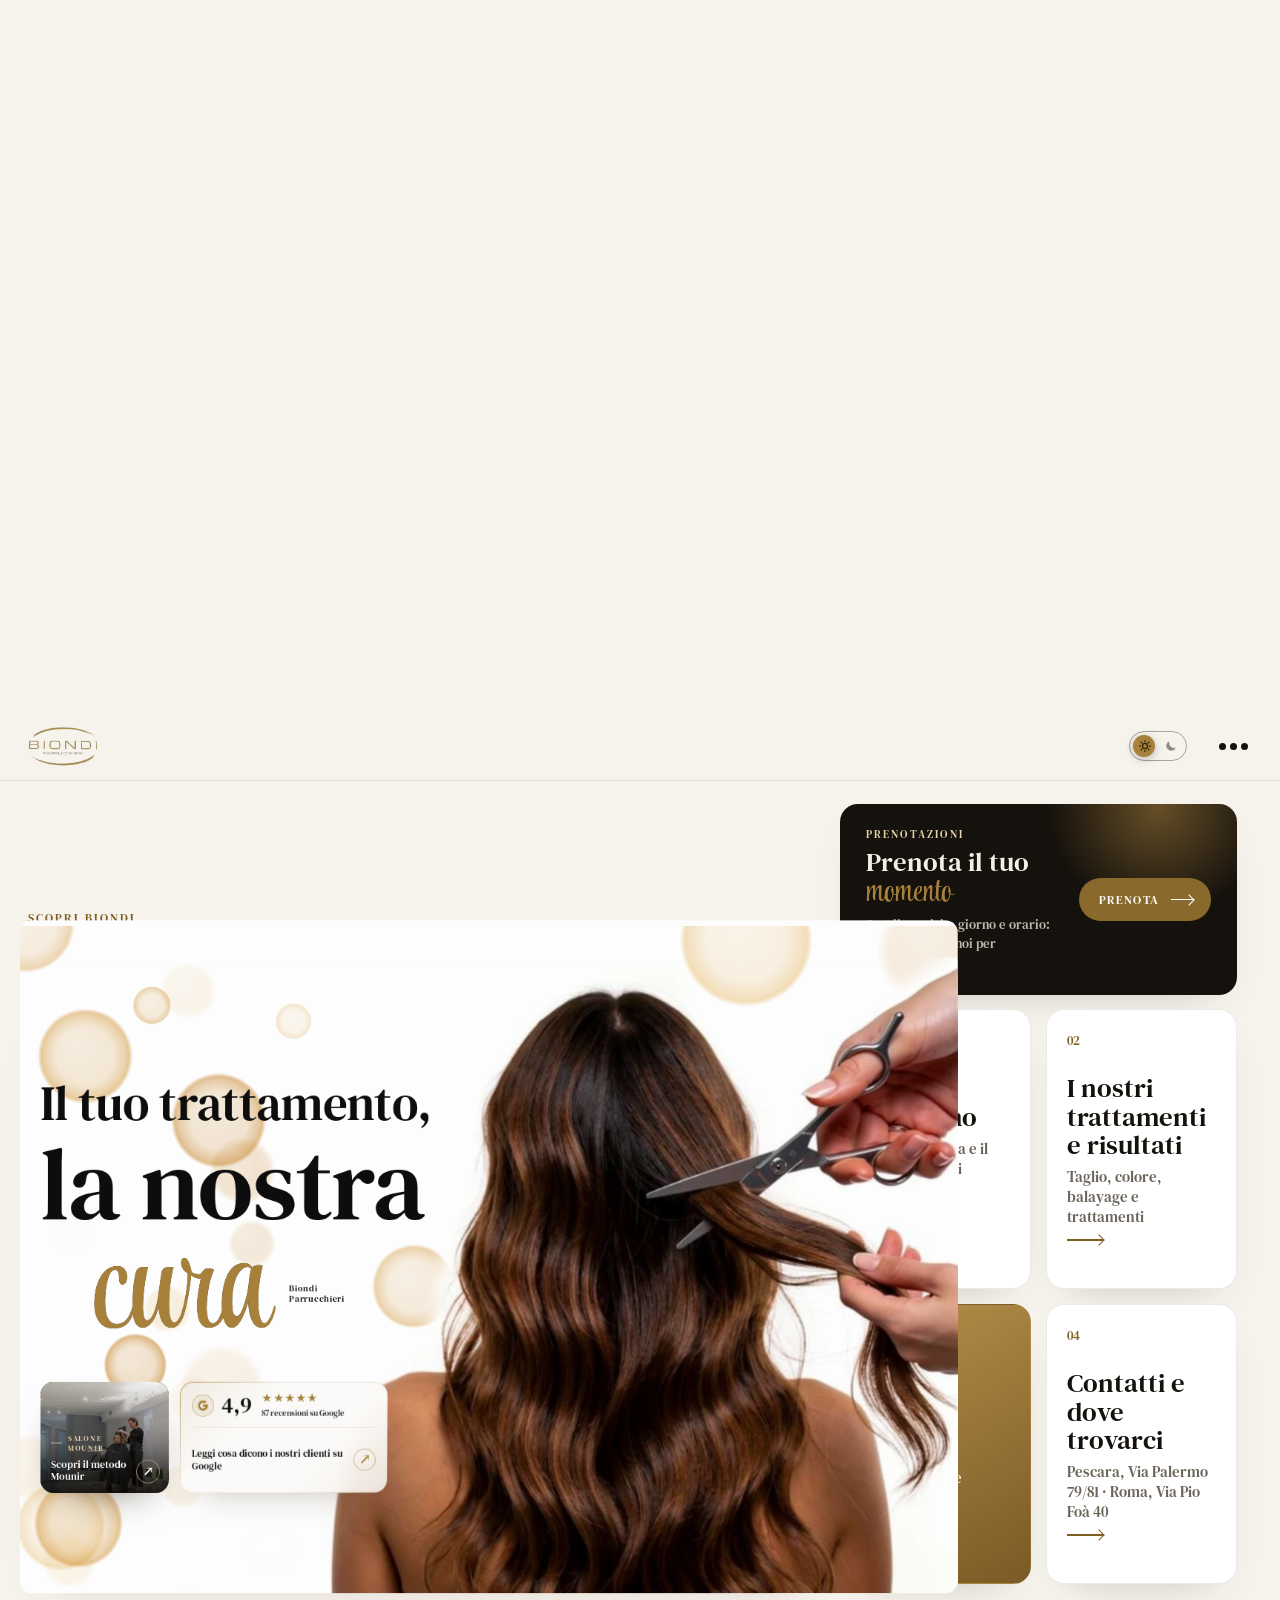
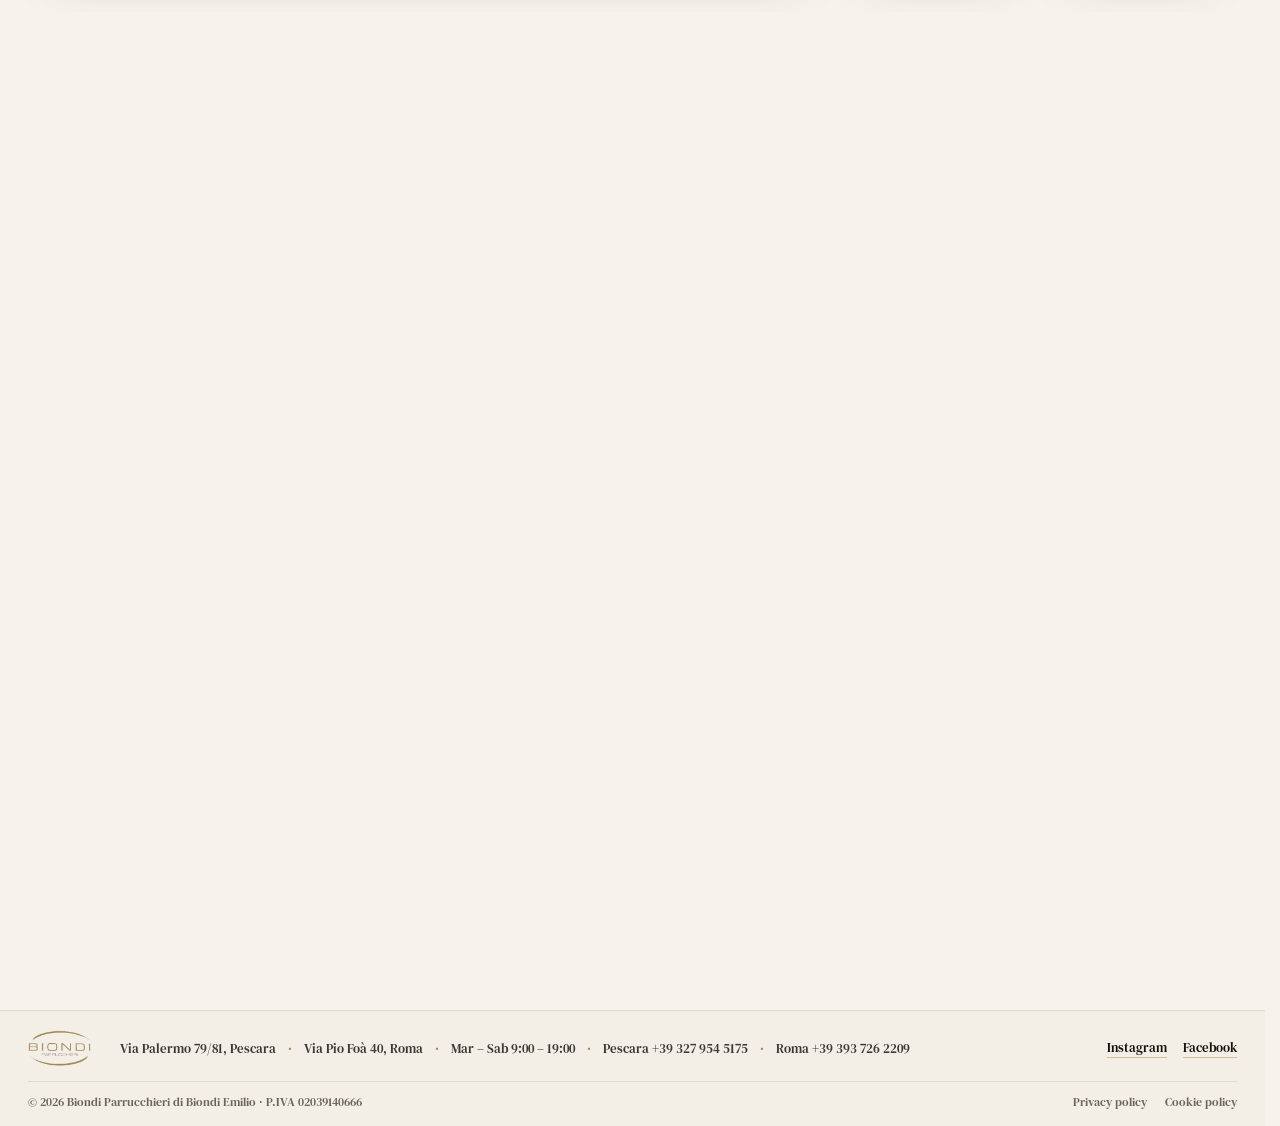
==== commit 40eb8e77: "Aggiorna i metadati con l'indirizzo del sito online Anteprima social, dati per Google, robots.txt e " ====
--- a/index.html
+++ b/index.html
@@ -5,9 +5,9 @@
   <meta name="viewport" content="width=device-width, initial-scale=1">
   <title>Biondi Parrucchieri Pescara — Il tuo trattamento, la nostra cura</title>
   <meta name="description" content="Biondi Parrucchieri a Pescara (Via Palermo 79/81) e Roma (Via Pio Foà 40): taglio, colore, balayage e trattamenti su misura. Exclusive Salon Mounir. Prenota il tuo appuntamento.">
-  <!-- DOMINIO DA CONFERMARE: https://www.biondiparrucchieri.it è provvisorio. Quando il sito avrà il suo indirizzo
+  <!-- INDIRIZZO PROVVISORIO: https://parrucchiere-biondi.vercel.app (Vercel). Quando il sito avrà il suo indirizzo
        definitivo va sostituito qui, in robots.txt e in sitemap.xml (anteprime social e Google vogliono l'indirizzo completo). -->
-  <link rel="canonical" href="https://www.biondiparrucchieri.it/">
+  <link rel="canonical" href="https://parrucchiere-biondi.vercel.app/">
   <!-- icone: scheda del browser, schermata Home di iPhone / Android -->
   <link rel="icon" href="favicon.svg" type="image/svg+xml">
   <link rel="icon" href="favicon.ico" sizes="48x48">
@@ -21,8 +21,8 @@
   <meta property="og:site_name" content="Biondi Parrucchieri">
   <meta property="og:title" content="Biondi Parrucchieri Pescara — Il tuo trattamento, la nostra cura">
   <meta property="og:description" content="Taglio, colore, balayage e trattamenti su misura a Pescara (Via Palermo 79/81) e Roma (Via Pio Foà 40). Exclusive Salon Mounir.">
-  <meta property="og:url" content="https://www.biondiparrucchieri.it/">
-  <meta property="og:image" content="https://www.biondiparrucchieri.it/assets/anteprima-social.jpg">
+  <meta property="og:url" content="https://parrucchiere-biondi.vercel.app/">
+  <meta property="og:image" content="https://parrucchiere-biondi.vercel.app/assets/anteprima-social.jpg">
   <meta property="og:image:width" content="1200">
   <meta property="og:image:height" content="630">
   <meta property="og:image:alt" content="Biondi Parrucchieri, Via Palermo 79/81 Pescara: Il tuo trattamento, la nostra cura">
@@ -35,14 +35,14 @@
     "@graph": [
       {
         "@type": "HairSalon",
-        "@id": "https://www.biondiparrucchieri.it/#salone",
+        "@id": "https://parrucchiere-biondi.vercel.app/#salone",
         "name": "Biondi Parrucchieri Pescara",
         "legalName": "Biondi Parrucchieri di Biondi Emilio",
         "vatID": "IT02039140666",
         "description": "Salone di parrucchieri a Pescara: taglio, colore, balayage e trattamenti. Exclusive Salon Mounir.",
-        "url": "https://www.biondiparrucchieri.it/",
-        "image": "https://www.biondiparrucchieri.it/assets/anteprima-social.jpg",
-        "logo": "https://www.biondiparrucchieri.it/assets/logo-biondi.png",
+        "url": "https://parrucchiere-biondi.vercel.app/",
+        "image": "https://parrucchiere-biondi.vercel.app/assets/anteprima-social.jpg",
+        "logo": "https://parrucchiere-biondi.vercel.app/assets/logo-biondi.png",
         "telephone": "+39 327 954 5175",
         "address": {
           "@type": "PostalAddress",
@@ -79,14 +79,14 @@
       },
       {
         "@type": "HairSalon",
-        "@id": "https://www.biondiparrucchieri.it/#salone-roma",
+        "@id": "https://parrucchiere-biondi.vercel.app/#salone-roma",
         "name": "Biondi Parrucchieri Roma",
         "legalName": "Biondi Parrucchieri di Biondi Emilio",
         "vatID": "IT02039140666",
         "description": "Salone di parrucchieri a Roma, Monteverde: taglio, colore, balayage e trattamenti. Exclusive Salon Mounir.",
-        "url": "https://www.biondiparrucchieri.it/",
-        "image": "https://www.biondiparrucchieri.it/assets/anteprima-social.jpg",
-        "logo": "https://www.biondiparrucchieri.it/assets/logo-biondi.png",
+        "url": "https://parrucchiere-biondi.vercel.app/",
+        "image": "https://parrucchiere-biondi.vercel.app/assets/anteprima-social.jpg",
+        "logo": "https://parrucchiere-biondi.vercel.app/assets/logo-biondi.png",
         "telephone": "+39 393 726 2209",
         "address": {
           "@type": "PostalAddress",
